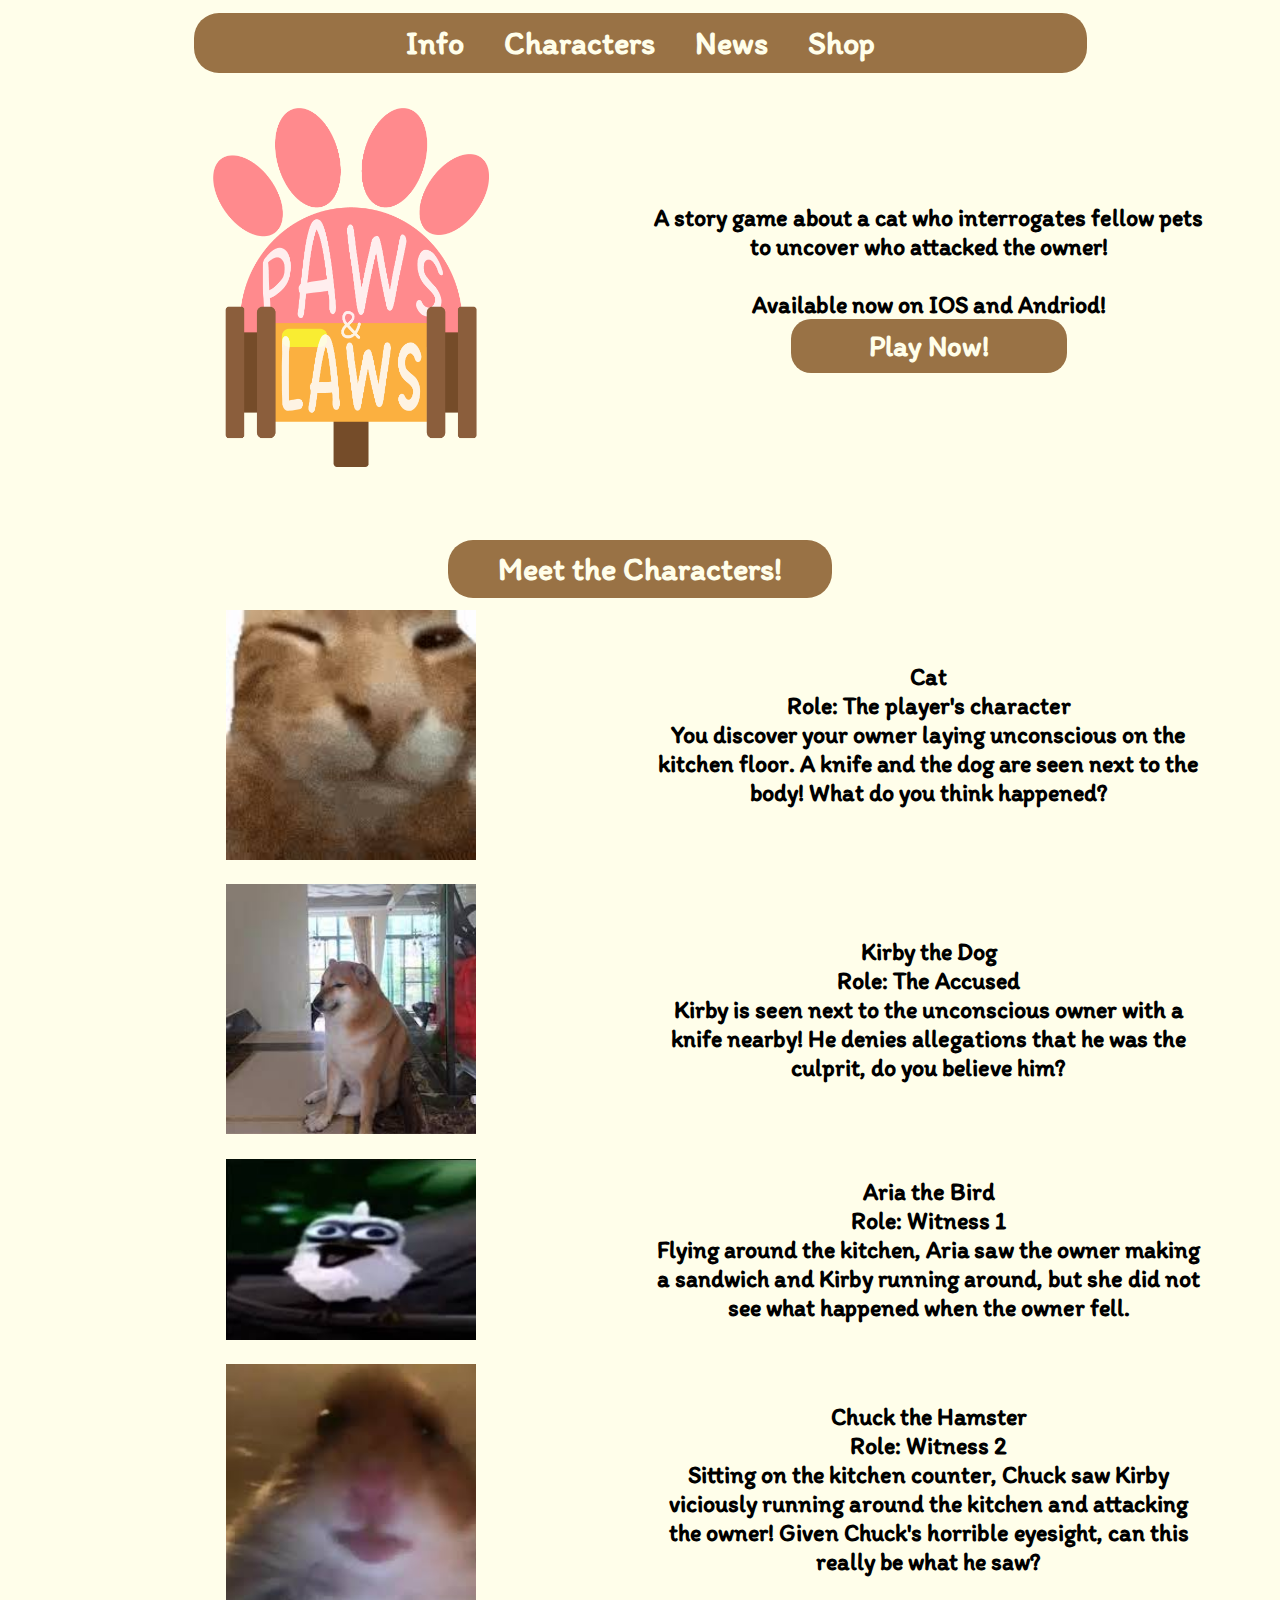
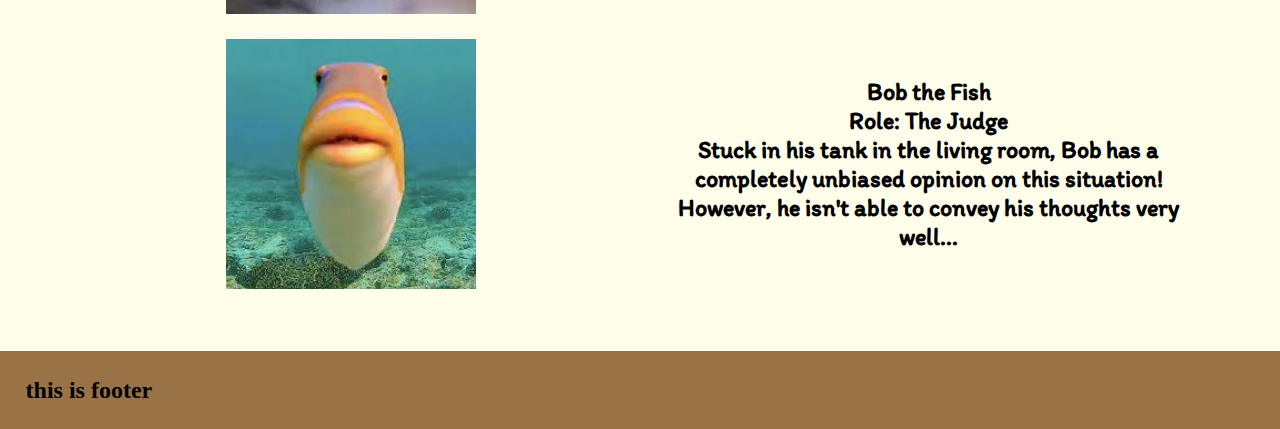
==== index.html @ 5bfb130b "Character section draft" ====
<!DOCTYPE html>
<html>
    <head>
        <title>Paws&Laws</title>
        <link rel="stylesheet" href="style.css" type="text/css">
        <script src="script.js"></script>
        <meta name="viewport" content="width=device-width, initial-scale=1.0">
    </head>
    <header>
        <nav>
            <button><h1>Info</h1></button>
            <button><h1>Characters</h1></button>
            <button><h1>News</h1></button>
            <button><h1>Shop</h1></button>
        </nav>
    </header>
    <body>
        <section id="info">
            <div class="flexContainer">
                <div class="flexItem">
                    <img src="images/Paws&laws_Logo.png" alt="logo" width="50%" class="centered">
                </div>
                <div class="flexItem">
                    <h2>A story game about a cat who interrogates fellow pets to uncover who attacked the owner!<br><br></h2>
                    <h2>Available now on IOS and Andriod!</h2>
                    <button onClick="window.open('https://www.figma.com/proto/9qJ4XWOiqCB8Wmha0VQuKh/AD_Paws%26Laws_Prototype?type=design&node-id=43-2&t=bdJiKC8Aa415l5HH-0&scaling=scale-down&page-id=0%3A1&starting-point-node-id=43%3A2','_blank')" id="download"><h1>Play Now!</h1></button>
                </div>
            </div>
        </section>

        <section id="characters">
            <h1 class="title">Meet the Characters!</h1>
            <div class="flexContainer">
                <div class="flexItem">
                    <img src="[data-uri]" alt="catImg" width="250px" class="centered">
                </div>
                <div class="flexItem">
                    <h2>Cat</h2>
                    <h2>Role: The player's character</h2>
                    <h2>You discover your owner laying unconscious on the kitchen floor. A knife and the dog are seen next to the body! What do you think happened?</h2>
                </div>
                <div class="flexItem">
                    <img src="[data-uri]" alt="dogImg" width="250px" class="centered">
                </div>
                <div class="flexItem">
                    <h2>Kirby the Dog</h2>
                    <h2>Role: The Accused</h2>
                    <h2>Kirby is seen next to the unconscious owner with a knife nearby! He denies allegations that he was the culprit, do you believe him?</h2>
                </div>
                <div class="flexItem">
                    <img src="[data-uri] " alt="birdImg" width="250px" class="centered">
                </div>
                <div class="flexItem">
                    <h2>Aria the Bird</h2>
                    <h2>Role: Witness 1</h2>
                    <h2>Flying around the kitchen, Aria saw the owner making a sandwich and Kirby running around, but she did not see what happened when the owner fell.</h2>
                </div>
                <div class="flexItem">
                    <img src="[data-uri]" alt="hamsterImg" width="250px" class="centered">
                </div>
                <div class="flexItem">
                    <h2>Chuck the Hamster</h2>
                    <h2>Role: Witness 2</h2>
                    <h2>Sitting on the kitchen counter, Chuck saw Kirby viciously running around the kitchen and attacking the owner! Given Chuck's horrible eyesight, can this really be what he saw?</h2>
                </div>
                <div class="flexItem">
                    <img src="[data-uri]" alt="fishImg" width="250px" class="centered">
                </div>
                <div class="flexItem">
                    <h2>Bob the Fish</h2>
                    <h2>Role: The Judge</h2>
                    <h2>Stuck in his tank in the living room, Bob has a completely unbiased opinion on this situation! However, he isn't able to convey his thoughts very well...</h2>
                </div>
            </div>
        </section>
    </body>
    <footer>
        <h2>this is footer</h2>
    </footer>
</html>
---- style.css ----
@import url('https://fonts.googleapis.com/css2?family=Itim&display=swap');

* {
    margin: 0;
}
html {
    background-color: #FFFEEA;
}

nav {
    background-color: #997245;
    border-radius: 25px;
    display: flex;
    justify-content: space-around;
    justify-self: center;
    padding-top: 10px;
    padding-bottom: 10px;
    padding-left: 15%;
    padding-right: 15%;
    margin: 1%;
}


button {
    border: 0;
    font-family: 'Itim', cursive;
    font-size: 100%;
    color: #FFFEEA;
    background-color: transparent;
    border-radius: 20px;
    padding-left: 20px;
    padding-right: 20px;
}
button:hover, #download:hover {
    background-color: #70502a;
}

section {
    padding-top: 10px;
    padding-bottom: 50px;
}

.flexContainer {
    padding-left: 2%;
    padding-right: 2%;
    display: flex;
    justify-content: center;
    flex-wrap: wrap;
}
.flexItem {
    padding: 1%;
    flex-basis: 45%;
    display: flex;
    flex-direction: column;
    justify-content: center;
    font-family: 'Itim', cursive;
    text-align: center;
}

#download {
    border: 0;
    font-family: 'Itim', cursive;
    font-size: 90%;
    margin-left: 25%;
    margin-right: 25%;
    padding-top: 10px;
    padding-bottom: 10px;
    color: #FFFEEA;
    background-color: #997245;
}

.centered {
    display: block;
    margin-left: auto;
    margin-right: auto;
}

.title {
    display: flex;
    justify-content: center;
    font-family: 'Itim', cursive;
    color: #FFFEEA;
    background-color: #997245;
    border-radius: 25px;
    padding-top: 10px;
    padding-bottom: 10px;
    margin-left: 35%;
    margin-right: 35%;
}

footer {
    background-color: #997245;
    padding: 2%;
}

@media (max-width: 500px){
    .flexItem{
        flex: 1 90%;
        flex-grow: inherit;
    }
}
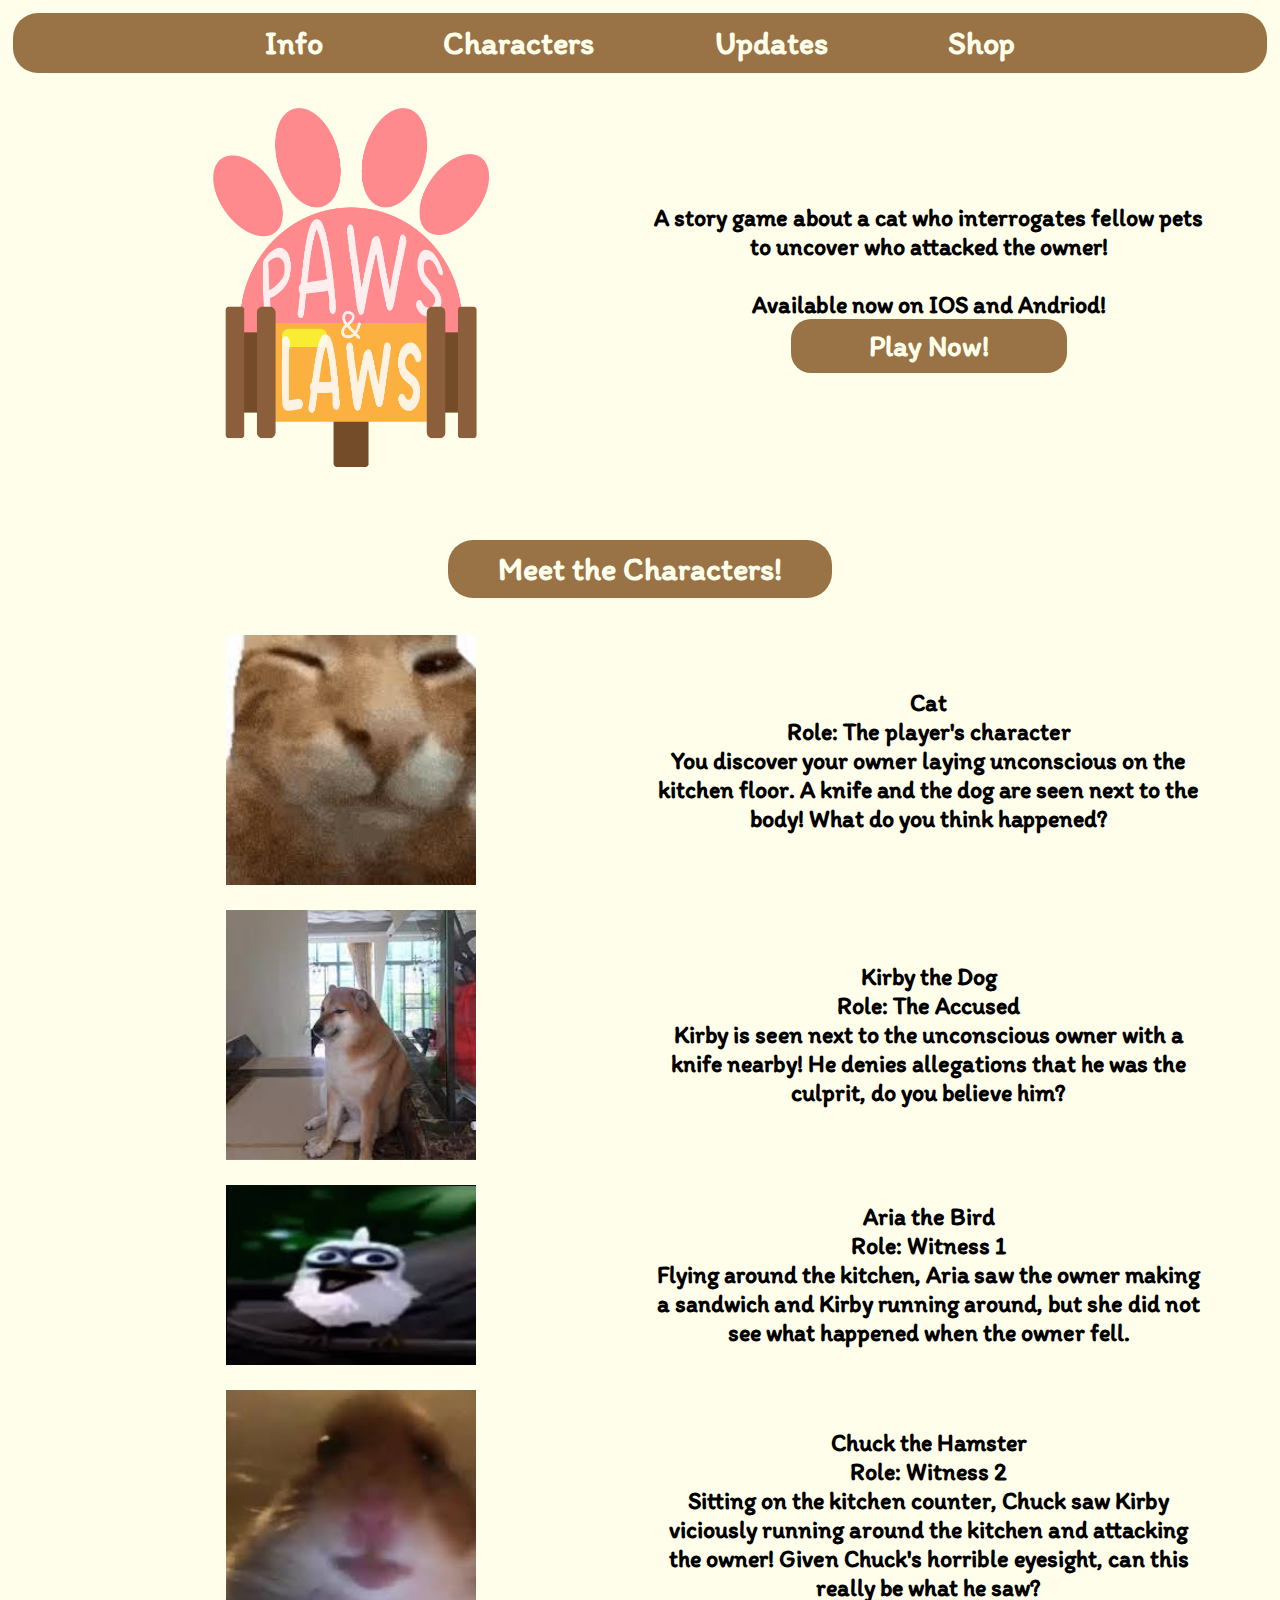
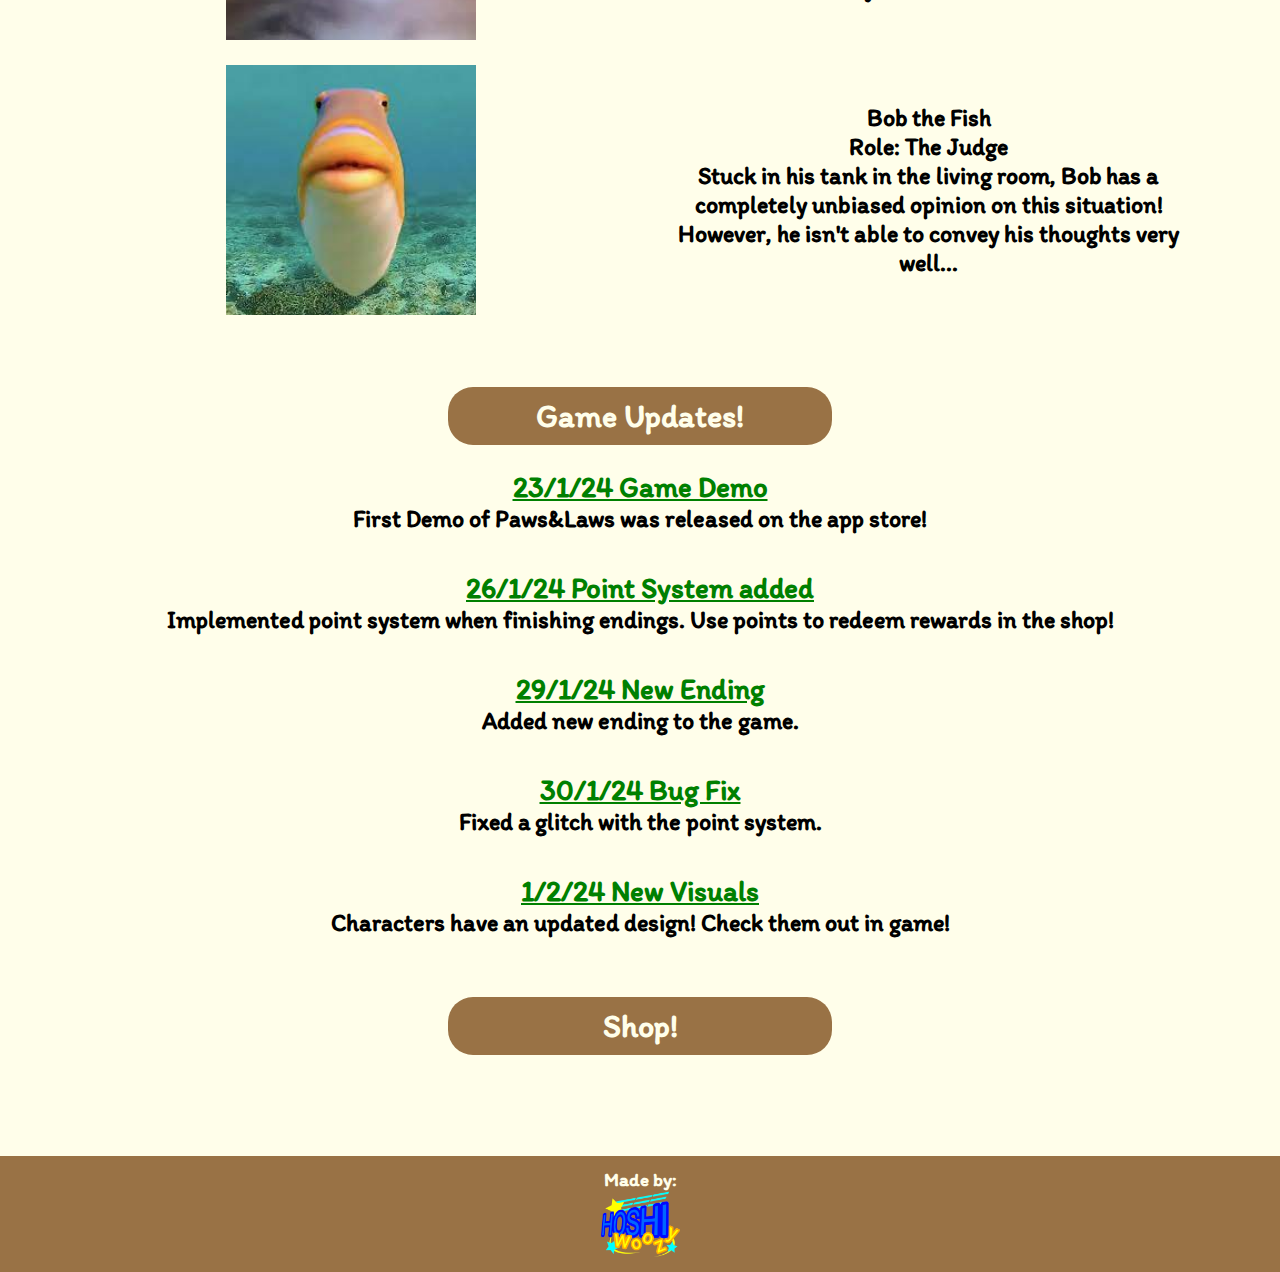
==== commit 72626e89: "Updates Section + Scroll Function" ====
--- a/index.html
+++ b/index.html
@@ -8,10 +8,10 @@
     </head>
     <header>
         <nav>
-            <button><h1>Info</h1></button>
-            <button><h1>Characters</h1></button>
-            <button><h1>News</h1></button>
-            <button><h1>Shop</h1></button>
+            <button onClick="navFunction1()"><h1>Info</h1></button>
+            <button onClick="navFunction2()"><h1>Characters</h1></button>
+            <button onClick="navFunction3()"><h1>Updates</h1></button>
+            <button onClick="navFunction4()"><h1>Shop</h1></button>
         </nav>
     </header>
     <body>
@@ -73,8 +73,37 @@
                 </div>
             </div>
         </section>
+
+        <section id="updates">
+            <h1 class="title">Game Updates!</h1>
+            <div class="updateSection">
+                <h1><u>23/1/24 Game Demo</u></h1>
+                <h2>First Demo of Paws&Laws was released on the app store!</h2><br><br>
+                <h1><u>26/1/24 Point System added</u></h1>
+                <h2>Implemented point system when finishing endings. Use points to redeem rewards in the shop!</h2><br><br>
+                <h1><u>29/1/24 New Ending</u></h1>
+                <h2>Added new ending to the game.</h2><br><br>
+                <h1><u>30/1/24 Bug Fix</u></h1>
+                <h2>Fixed a glitch with the point system.</h2><br><br>
+                <h1><u>1/2/24 New Visuals</u></h1>
+                <h2>Characters have an updated design! Check them out in game!</h2>
+            </div>
+        </section>
+
+        <section id="shop">
+            <h1 class="title">Shop!</h1>
+            <div class="flexContainer">
+                <div class="flexItem">
+                    
+                </div>
+                <div class="flexItem">
+                    
+                </div>
+            </div>
+        </section>
     </body>
     <footer>
-        <h2>this is footer</h2>
+        <h2>Made by:</h2>
+        <img src="images/teamLogo.png" width="7%">
     </footer>
 </html>--- a/style.css
+++ b/style.css
@@ -12,7 +12,7 @@
     border-radius: 25px;
     display: flex;
     justify-content: space-around;
-    justify-self: center;
+    flex-shrink: 80%;
     padding-top: 10px;
     padding-bottom: 10px;
     padding-left: 15%;
@@ -76,8 +76,7 @@
 }
 
 .title {
-    display: flex;
-    justify-content: center;
+    text-align: center;
     font-family: 'Itim', cursive;
     color: #FFFEEA;
     background-color: #997245;
@@ -86,16 +85,30 @@
     padding-bottom: 10px;
     margin-left: 35%;
     margin-right: 35%;
+    margin-bottom: 2%;
+}
+
+.updateSection {
+    font-family: 'Itim', cursive;
+    text-align: center;
+    h1{
+        color: green;
+        font-size: 180%;
+    }
 }
 
 footer {
     background-color: #997245;
-    padding: 2%;
+    padding: 1%;
+    font-family: 'Itim', cursive;
+    color: #FFFEEA;
+    font-size: 80%;
+    text-align: center;
 }
 
 @media (max-width: 500px){
     .flexItem{
-        flex: 1 90%;
+        flex: 1 150%;
         flex-grow: inherit;
     }
 }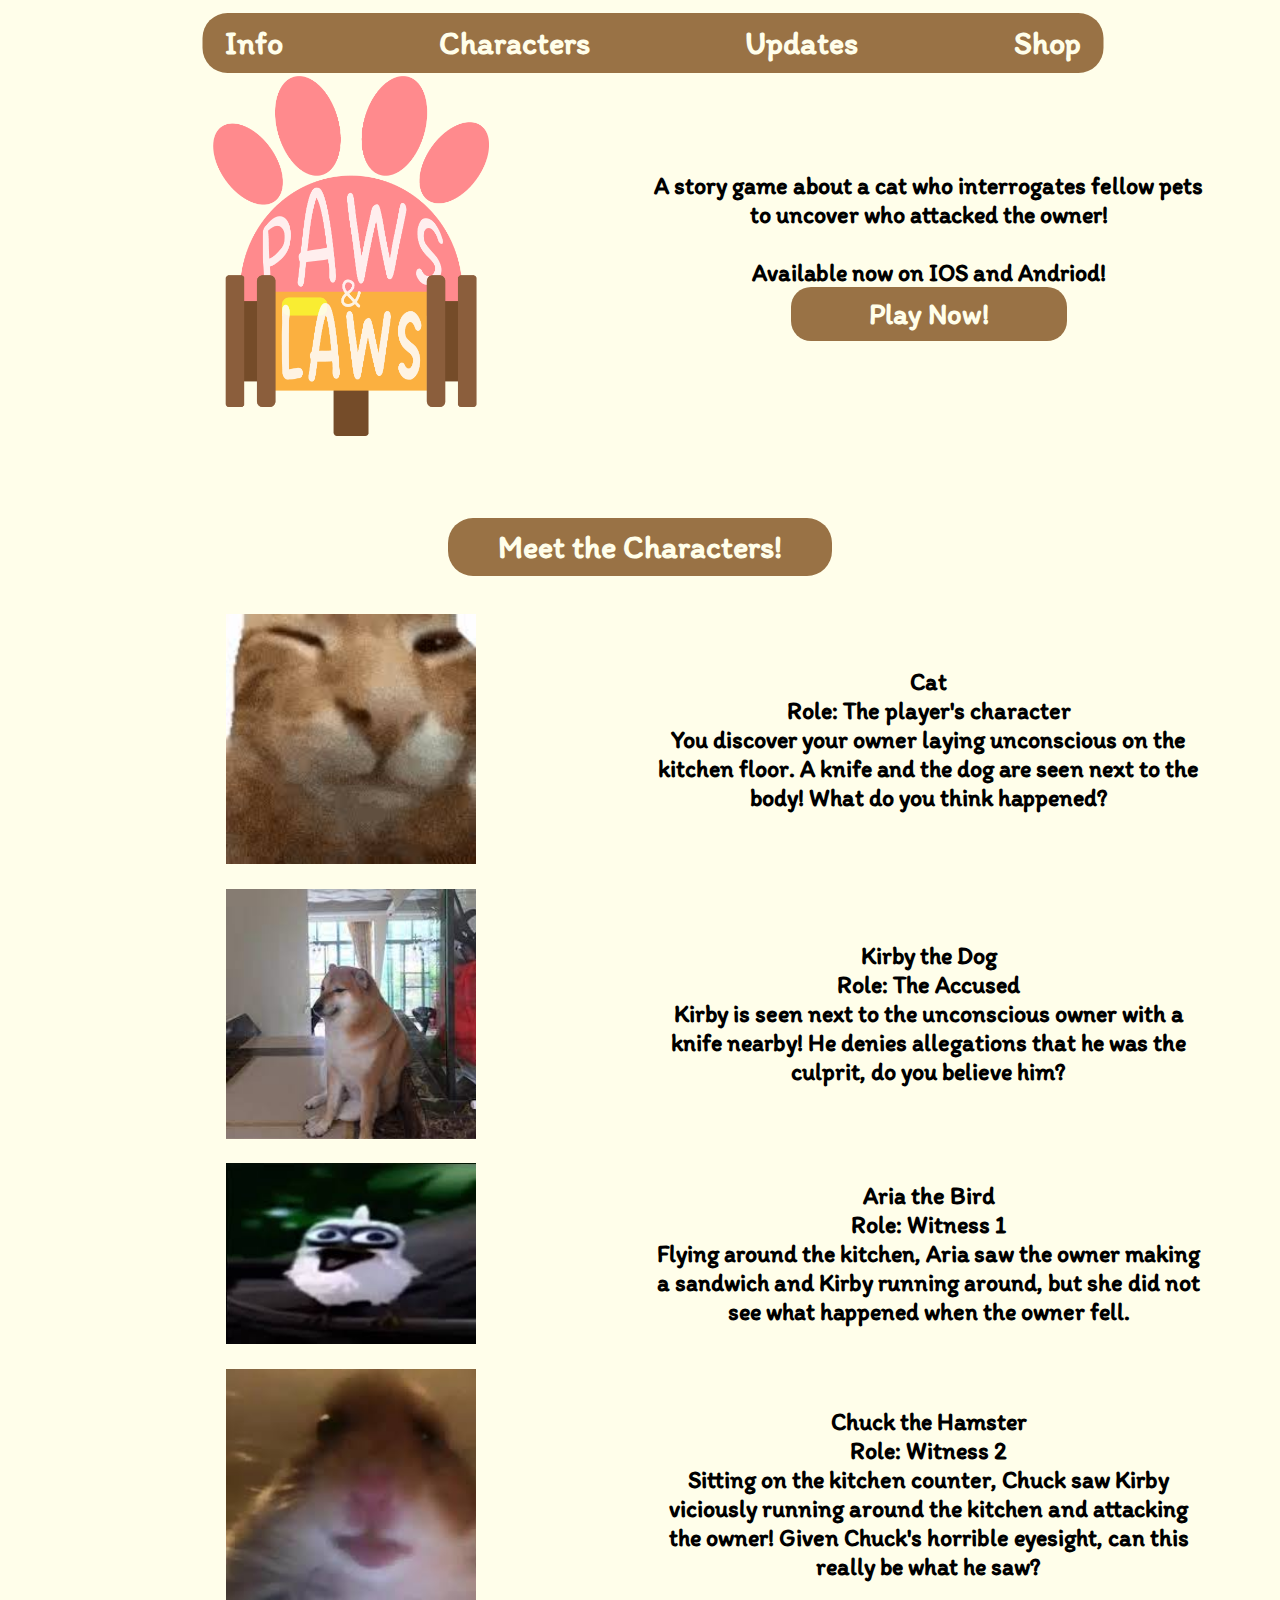
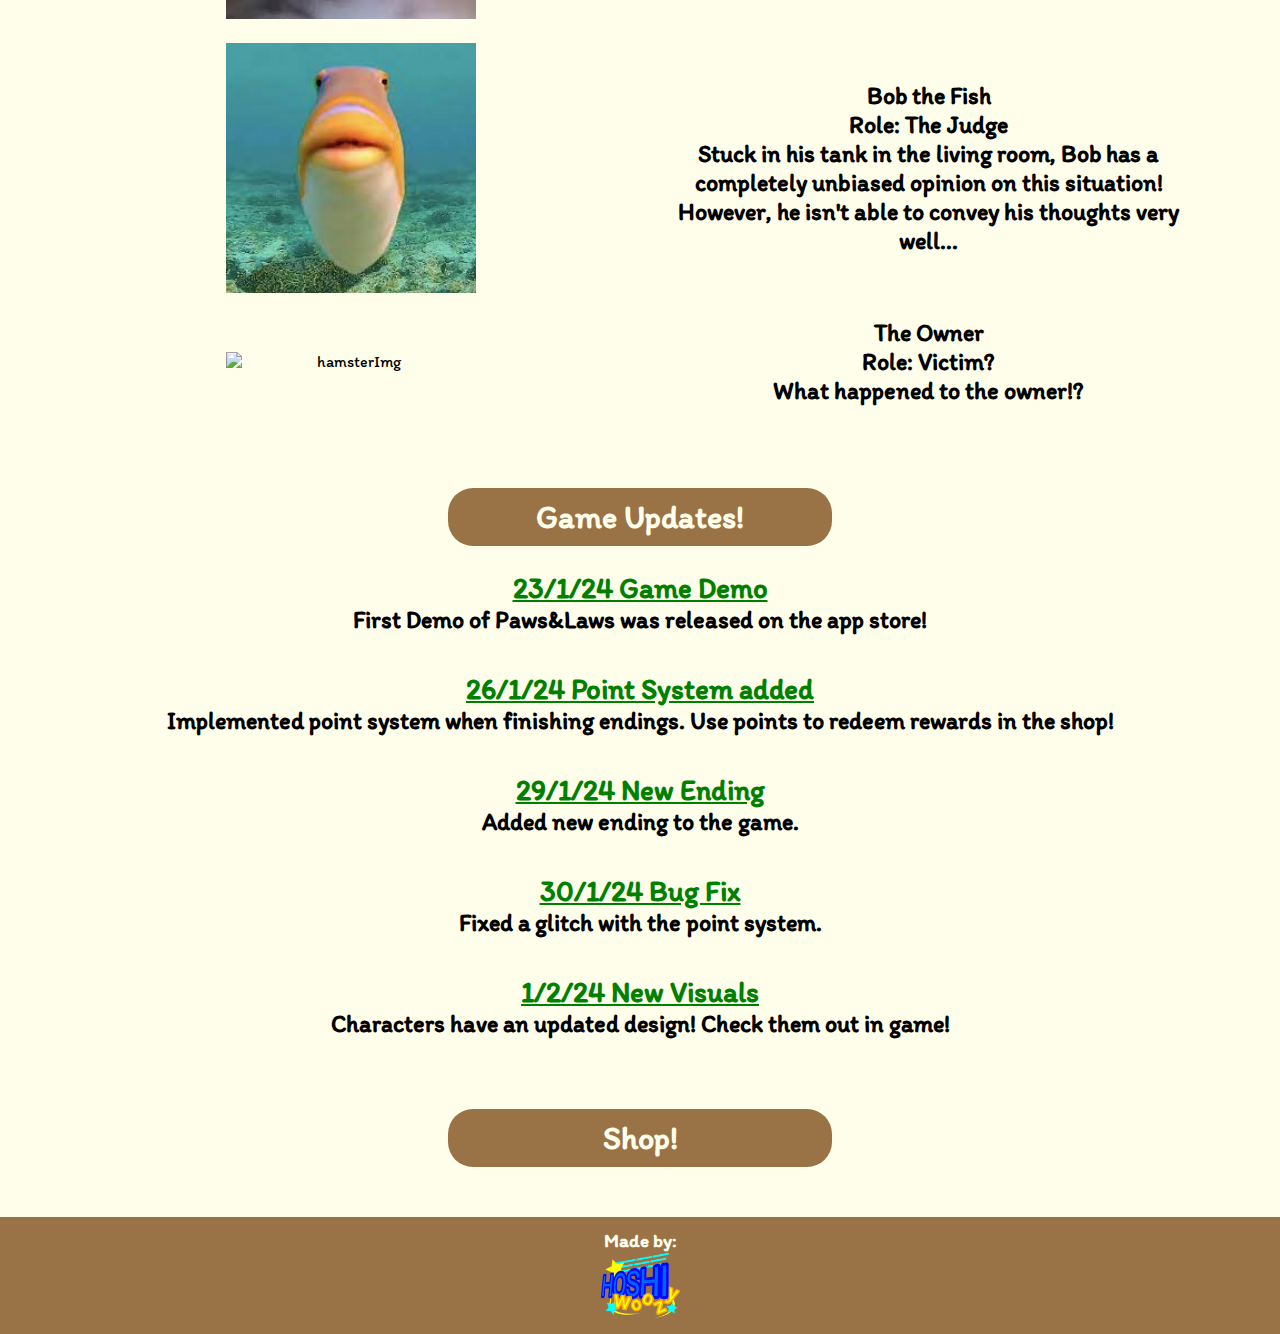
==== commit d8856ea5: "Animations Added" ====
--- a/index.html
+++ b/index.html
@@ -32,7 +32,7 @@
             <h1 class="title">Meet the Characters!</h1>
             <div class="flexContainer">
                 <div class="flexItem">
-                    <img src="[data-uri]" alt="catImg" width="250px" class="centered">
+                    <img src="[data-uri]" alt="catImg" width="250px" class="centered zoom">
                 </div>
                 <div class="flexItem">
                     <h2>Cat</h2>
@@ -40,7 +40,7 @@
                     <h2>You discover your owner laying unconscious on the kitchen floor. A knife and the dog are seen next to the body! What do you think happened?</h2>
                 </div>
                 <div class="flexItem">
-                    <img src="[data-uri]" alt="dogImg" width="250px" class="centered">
+                    <img src="[data-uri]" alt="dogImg" width="250px" class="centered zoom">
                 </div>
                 <div class="flexItem">
                     <h2>Kirby the Dog</h2>
@@ -48,7 +48,7 @@
                     <h2>Kirby is seen next to the unconscious owner with a knife nearby! He denies allegations that he was the culprit, do you believe him?</h2>
                 </div>
                 <div class="flexItem">
-                    <img src="[data-uri] " alt="birdImg" width="250px" class="centered">
+                    <img src="[data-uri] " alt="birdImg" width="250px" class="centered zoom">
                 </div>
                 <div class="flexItem">
                     <h2>Aria the Bird</h2>
@@ -56,7 +56,7 @@
                     <h2>Flying around the kitchen, Aria saw the owner making a sandwich and Kirby running around, but she did not see what happened when the owner fell.</h2>
                 </div>
                 <div class="flexItem">
-                    <img src="[data-uri]" alt="hamsterImg" width="250px" class="centered">
+                    <img src="[data-uri]" alt="hamsterImg" width="250px" class="centered zoom">
                 </div>
                 <div class="flexItem">
                     <h2>Chuck the Hamster</h2>
@@ -64,12 +64,20 @@
                     <h2>Sitting on the kitchen counter, Chuck saw Kirby viciously running around the kitchen and attacking the owner! Given Chuck's horrible eyesight, can this really be what he saw?</h2>
                 </div>
                 <div class="flexItem">
-                    <img src="[data-uri]" alt="fishImg" width="250px" class="centered">
+                    <img src="[data-uri]" alt="fishImg" width="250px" class="centered zoom">
                 </div>
                 <div class="flexItem">
                     <h2>Bob the Fish</h2>
                     <h2>Role: The Judge</h2>
                     <h2>Stuck in his tank in the living room, Bob has a completely unbiased opinion on this situation! However, he isn't able to convey his thoughts very well...</h2>
+                </div>
+                <div class="flexItem">
+                    <img src="https://i.redd.it/cyknzos0ptoa1.png" alt="hamsterImg" width="250px" class="centered zoom">
+                </div>
+                <div class="flexItem">
+                    <h2>The Owner</h2>
+                    <h2>Role: Victim?</h2>
+                    <h2>What happened to the owner!?</h2>
                 </div>
             </div>
         </section>
--- a/style.css
+++ b/style.css
@@ -11,13 +11,16 @@
     background-color: #997245;
     border-radius: 25px;
     display: flex;
-    justify-content: space-around;
+    justify-content: center;
     flex-shrink: 80%;
     padding-top: 10px;
     padding-bottom: 10px;
-    padding-left: 15%;
-    padding-right: 15%;
+    padding-left: 20%;
+    padding-right: 20%;
     margin: 1%;
+    position: fixed;
+    left: 50%;
+    transform: translate(-50%);
 }
 
 
@@ -28,16 +31,25 @@
     color: #FFFEEA;
     background-color: transparent;
     border-radius: 20px;
-    padding-left: 20px;
-    padding-right: 20px;
+    padding-left: 10%;
+    padding-right: 10%;
+    margin-left: 10%;
+    margin-right: 10%;
 }
 button:hover, #download:hover {
     background-color: #70502a;
 }
 
 section {
-    padding-top: 10px;
-    padding-bottom: 50px;
+    padding-top: 5.5%;
+}
+
+#charaScroll {
+    padding-bottom: 10%;
+}
+
+#info {
+    padding-top: 5%;
 }
 
 .flexContainer {
@@ -73,6 +85,13 @@
     display: block;
     margin-left: auto;
     margin-right: auto;
+}
+
+.zoom{
+    transition: transform .2s;
+}
+.zoom:hover{
+    transform: scale(1.2);
 }
 
 .title {
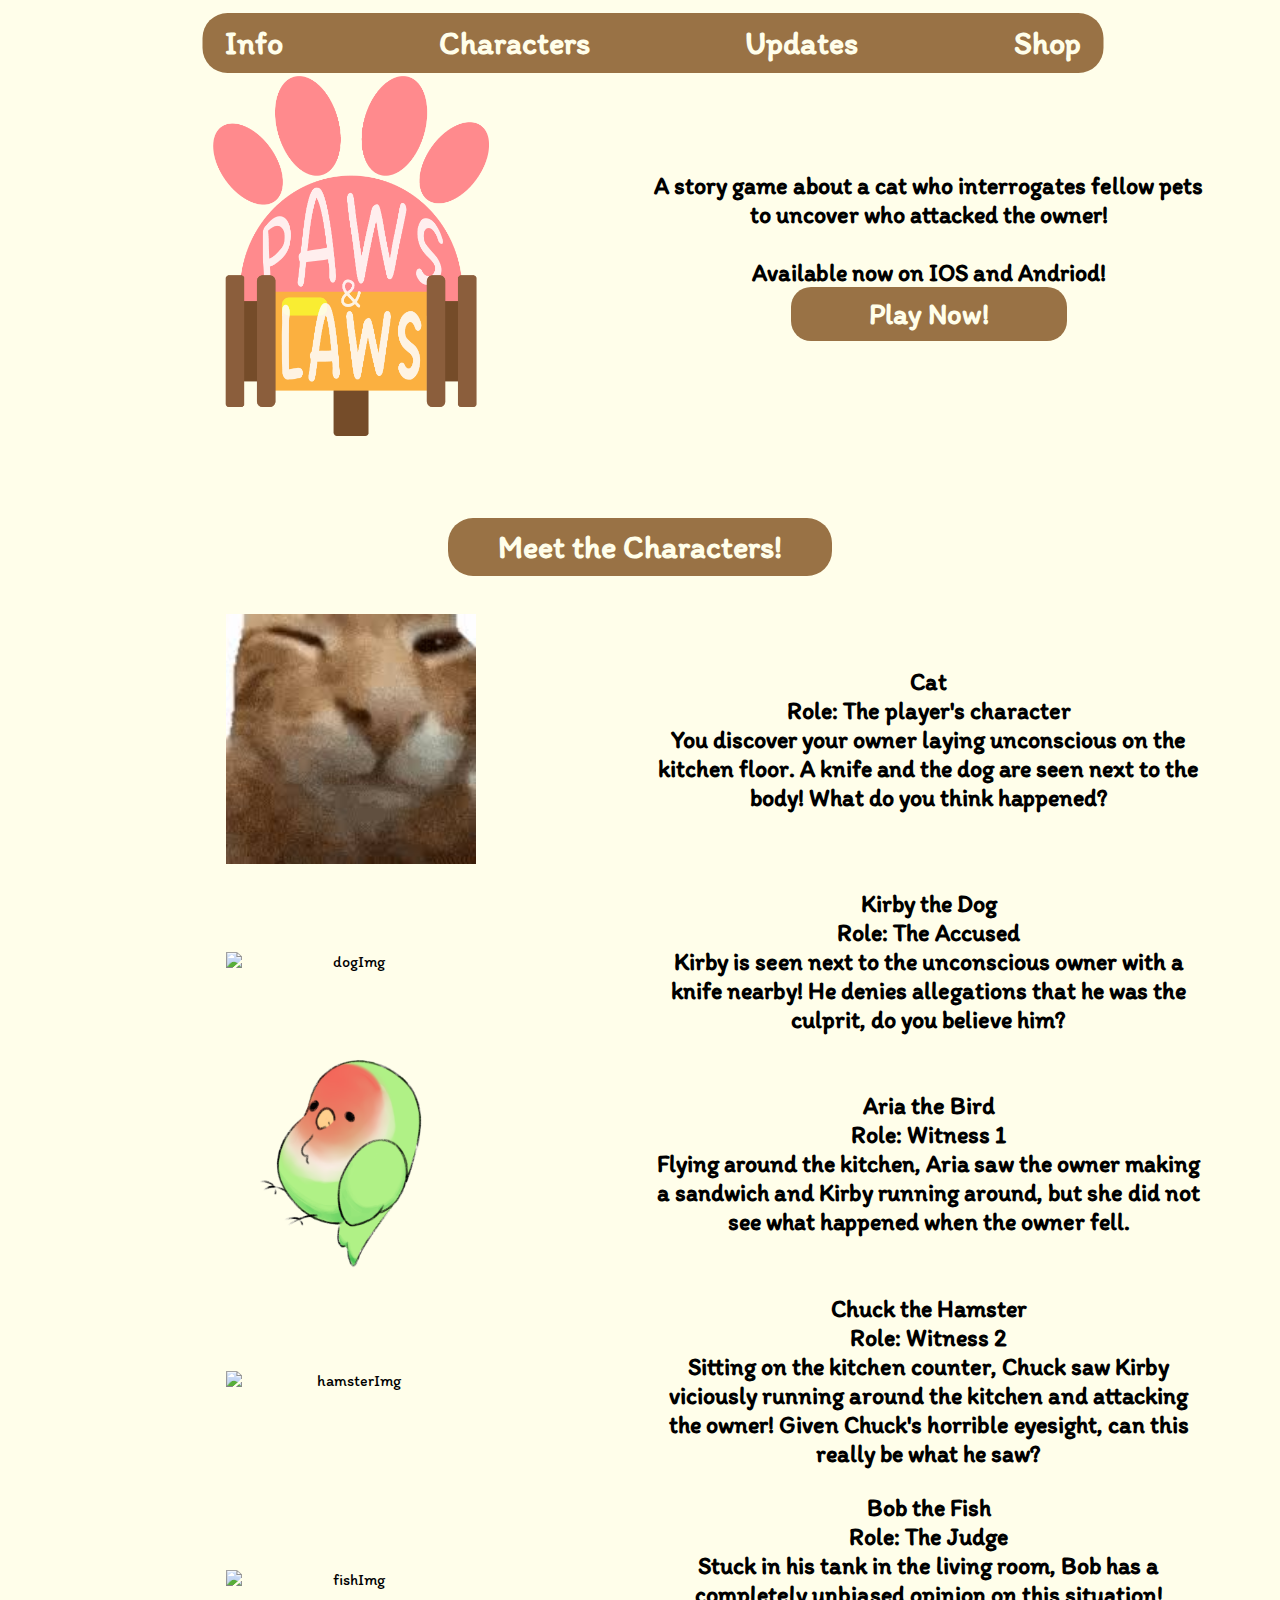
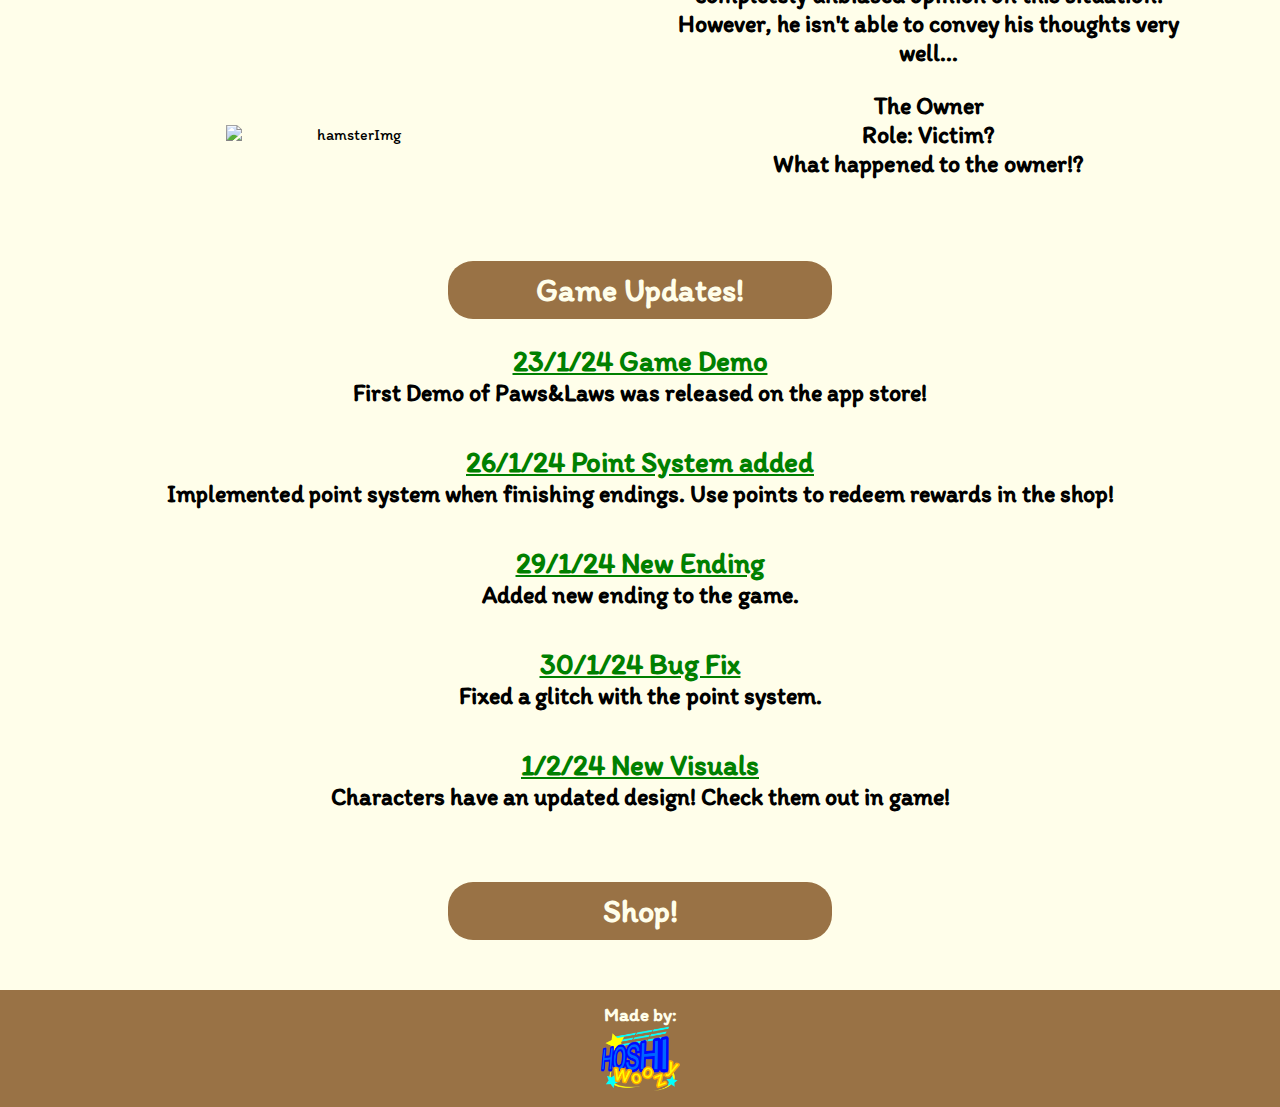
==== commit c520bd9b: "Bird Image" ====
--- a/index.html
+++ b/index.html
@@ -40,7 +40,7 @@
                     <h2>You discover your owner laying unconscious on the kitchen floor. A knife and the dog are seen next to the body! What do you think happened?</h2>
                 </div>
                 <div class="flexItem">
-                    <img src="[data-uri]" alt="dogImg" width="250px" class="centered zoom">
+                    <img src="images/Dog.png" alt="dogImg" width="250px" class="centered zoom">
                 </div>
                 <div class="flexItem">
                     <h2>Kirby the Dog</h2>
@@ -48,7 +48,7 @@
                     <h2>Kirby is seen next to the unconscious owner with a knife nearby! He denies allegations that he was the culprit, do you believe him?</h2>
                 </div>
                 <div class="flexItem">
-                    <img src="[data-uri] " alt="birdImg" width="250px" class="centered zoom">
+                    <img src="images/Bird.png" alt="birdImg" width="250px" class="centered zoom">
                 </div>
                 <div class="flexItem">
                     <h2>Aria the Bird</h2>
@@ -56,7 +56,7 @@
                     <h2>Flying around the kitchen, Aria saw the owner making a sandwich and Kirby running around, but she did not see what happened when the owner fell.</h2>
                 </div>
                 <div class="flexItem">
-                    <img src="[data-uri]" alt="hamsterImg" width="250px" class="centered zoom">
+                    <img src="images/Hamster.png" alt="hamsterImg" width="250px" class="centered zoom">
                 </div>
                 <div class="flexItem">
                     <h2>Chuck the Hamster</h2>
@@ -64,7 +64,7 @@
                     <h2>Sitting on the kitchen counter, Chuck saw Kirby viciously running around the kitchen and attacking the owner! Given Chuck's horrible eyesight, can this really be what he saw?</h2>
                 </div>
                 <div class="flexItem">
-                    <img src="[data-uri]" alt="fishImg" width="250px" class="centered zoom">
+                    <img src="images/Fish.png" alt="fishImg" width="250px" class="centered zoom">
                 </div>
                 <div class="flexItem">
                     <h2>Bob the Fish</h2>
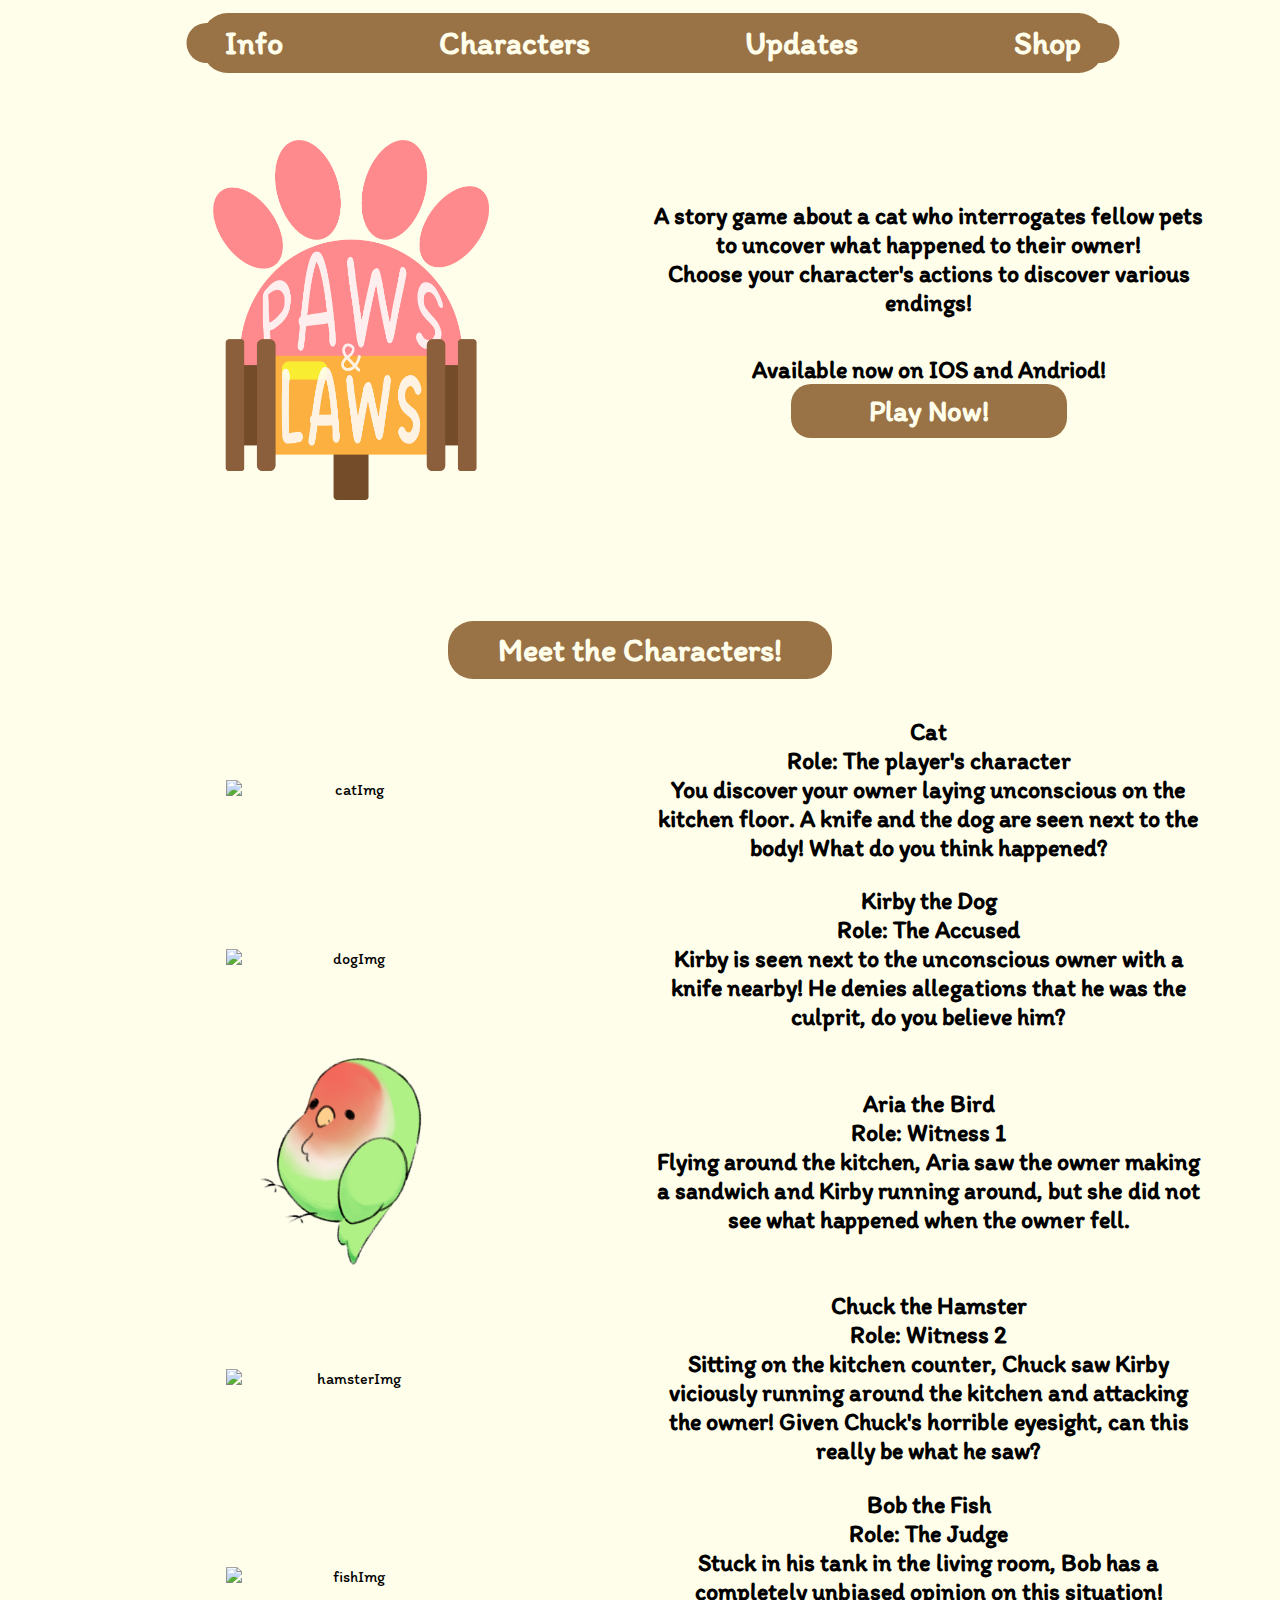
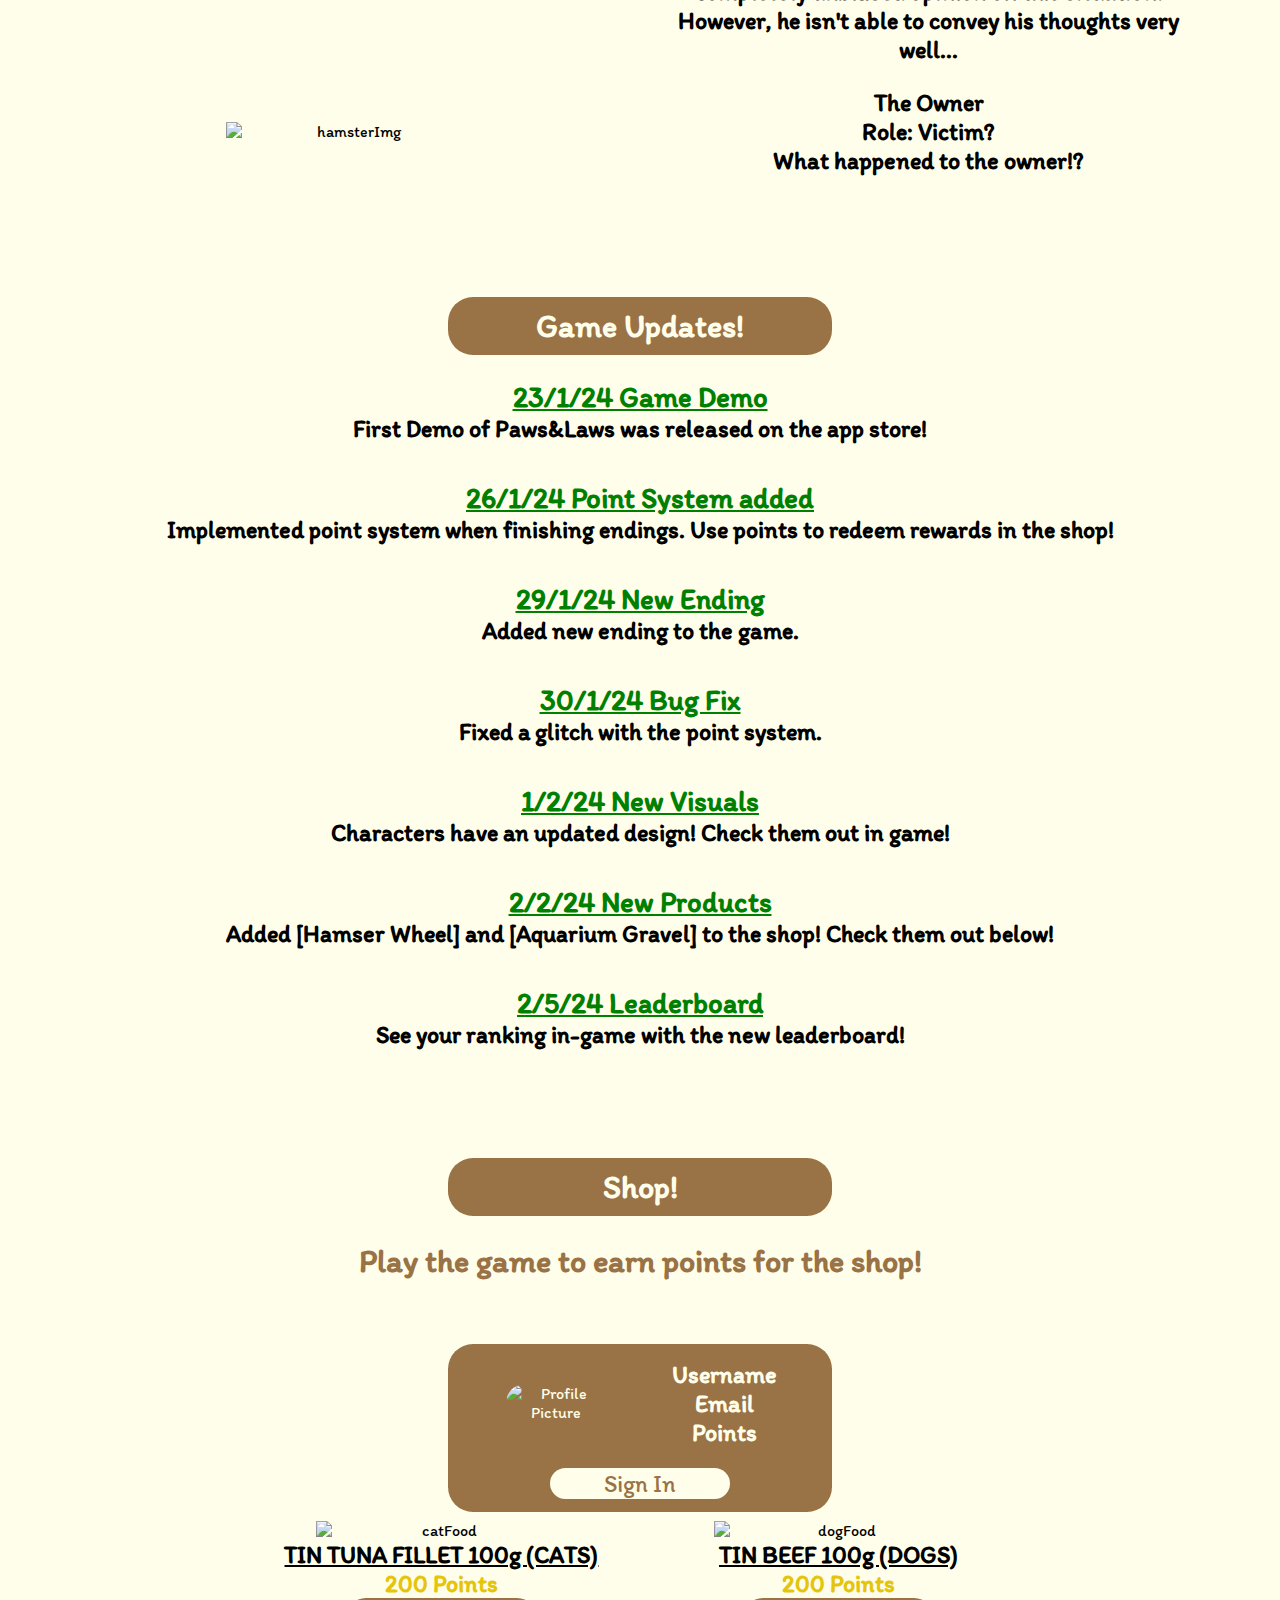
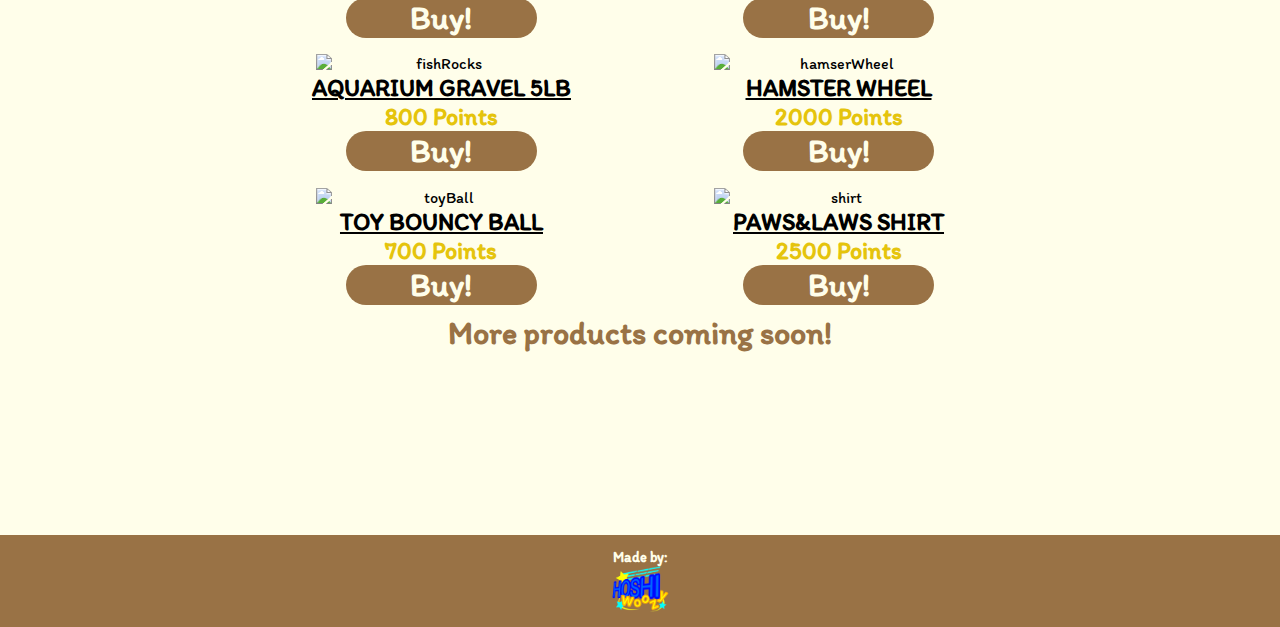
==== commit 1c494adc: "API added" ====
--- a/index.html
+++ b/index.html
@@ -2,9 +2,12 @@
 <html>
     <head>
         <title>Paws&Laws</title>
+        <meta charset="utf-8">
+        <meta name="viewport" content="width=device-width, initial-scale=1.0">
+        <link rel="icon" href="images/Dog.png">
         <link rel="stylesheet" href="style.css" type="text/css">
         <script src="script.js"></script>
-        <meta name="viewport" content="width=device-width, initial-scale=1.0">
+        <script src="https://cdnjs.cloudflare.com/ajax/libs/jquery/3.5.1/jquery.min.js"></script>
     </head>
     <header>
         <nav>
@@ -21,8 +24,9 @@
                     <img src="images/Paws&laws_Logo.png" alt="logo" width="50%" class="centered">
                 </div>
                 <div class="flexItem">
-                    <h2>A story game about a cat who interrogates fellow pets to uncover who attacked the owner!<br><br></h2>
-                    <h2>Available now on IOS and Andriod!</h2>
+                    <h2>A story game about a cat who interrogates fellow pets to uncover what happened to their owner!</h2>
+                    <h2>Choose your character's actions to discover various endings!</h2>
+                    <br><br><h2>Available now on IOS and Andriod!</h2>
                     <button onClick="window.open('https://www.figma.com/proto/9qJ4XWOiqCB8Wmha0VQuKh/AD_Paws%26Laws_Prototype?type=design&node-id=43-2&t=bdJiKC8Aa415l5HH-0&scaling=scale-down&page-id=0%3A1&starting-point-node-id=43%3A2','_blank')" id="download"><h1>Play Now!</h1></button>
                 </div>
             </div>
@@ -30,15 +34,18 @@
 
         <section id="characters">
             <h1 class="title">Meet the Characters!</h1>
+
             <div class="flexContainer">
+
                 <div class="flexItem">
-                    <img src="[data-uri]" alt="catImg" width="250px" class="centered zoom">
+                    <img src="images/Cat.png" alt="catImg" width="250px" class="centered zoom">
                 </div>
                 <div class="flexItem">
                     <h2>Cat</h2>
                     <h2>Role: The player's character</h2>
                     <h2>You discover your owner laying unconscious on the kitchen floor. A knife and the dog are seen next to the body! What do you think happened?</h2>
                 </div>
+
                 <div class="flexItem">
                     <img src="images/Dog.png" alt="dogImg" width="250px" class="centered zoom">
                 </div>
@@ -47,6 +54,7 @@
                     <h2>Role: The Accused</h2>
                     <h2>Kirby is seen next to the unconscious owner with a knife nearby! He denies allegations that he was the culprit, do you believe him?</h2>
                 </div>
+
                 <div class="flexItem">
                     <img src="images/Bird.png" alt="birdImg" width="250px" class="centered zoom">
                 </div>
@@ -55,6 +63,7 @@
                     <h2>Role: Witness 1</h2>
                     <h2>Flying around the kitchen, Aria saw the owner making a sandwich and Kirby running around, but she did not see what happened when the owner fell.</h2>
                 </div>
+
                 <div class="flexItem">
                     <img src="images/Hamster.png" alt="hamsterImg" width="250px" class="centered zoom">
                 </div>
@@ -63,6 +72,7 @@
                     <h2>Role: Witness 2</h2>
                     <h2>Sitting on the kitchen counter, Chuck saw Kirby viciously running around the kitchen and attacking the owner! Given Chuck's horrible eyesight, can this really be what he saw?</h2>
                 </div>
+
                 <div class="flexItem">
                     <img src="images/Fish.png" alt="fishImg" width="250px" class="centered zoom">
                 </div>
@@ -71,6 +81,7 @@
                     <h2>Role: The Judge</h2>
                     <h2>Stuck in his tank in the living room, Bob has a completely unbiased opinion on this situation! However, he isn't able to convey his thoughts very well...</h2>
                 </div>
+
                 <div class="flexItem">
                     <img src="https://i.redd.it/cyknzos0ptoa1.png" alt="hamsterImg" width="250px" class="centered zoom">
                 </div>
@@ -80,10 +91,12 @@
                     <h2>What happened to the owner!?</h2>
                 </div>
             </div>
+
         </section>
 
         <section id="updates">
             <h1 class="title">Game Updates!</h1>
+
             <div class="updateSection">
                 <h1><u>23/1/24 Game Demo</u></h1>
                 <h2>First Demo of Paws&Laws was released on the app store!</h2><br><br>
@@ -94,24 +107,74 @@
                 <h1><u>30/1/24 Bug Fix</u></h1>
                 <h2>Fixed a glitch with the point system.</h2><br><br>
                 <h1><u>1/2/24 New Visuals</u></h1>
-                <h2>Characters have an updated design! Check them out in game!</h2>
+                <h2>Characters have an updated design! Check them out in game!</h2><br><br>
+                <h1><u>2/2/24 New Products</u></h1>
+                <h2>Added [Hamser Wheel] and [Aquarium Gravel] to the shop! Check them out below!</h2><br><br>
+                <h1><u>2/5/24 Leaderboard</u></h1>
+                <h2>See your ranking in-game with the new leaderboard!</h2>
             </div>
+
         </section>
 
         <section id="shop">
             <h1 class="title">Shop!</h1>
-            <div class="flexContainer">
+            <h1 id="shopHeader">Play the game to earn points for the shop!</h1>
+
+            <div id="accountProfile" class="flexContainer">
                 <div class="flexItem">
-                    
+                    <img id="avatar" src="https://www.printasia.in/media/personalized/resized/500//r/o/round-wht_1.png" alt="Profile Picture" class="centered">
                 </div>
                 <div class="flexItem">
-                    
+                    <h2 id="username">Username</h2>
+                    <h2 id="email">Email</h2>
+                    <h2 id="points">Points</h2>
                 </div>
+                <button id="signIn">Sign In</button>
+            </div>
+
+            <div id="shopContainer" class="flexContainer">
+                <div class="flexItem">
+                    <img src="images/Cat_Food.png" alt="catFood" width="250px" class="centered">
+                    <h2><u>TIN TUNA FILLET 100g (CATS)</u></h2>
+                    <h2 class="price">200 Points</h2>
+                    <button id="buyButton"><h1>Buy!</h1></button>
+                </div>
+                <div class="flexItem">
+                    <img src="images/Dog_Food.png" alt="dogFood" width="250px" class="centered">
+                    <h2><u>TIN BEEF 100g (DOGS)</u></h2>
+                    <h2 class="price">200 Points</h2>
+                    <button id="buyButton"><h1>Buy!</h1></button>
+                </div>
+                <div class="flexItem">
+                    <img src="images/Fish_Rocks.png" alt="fishRocks" width="250px" class="centered">
+                    <h2><u>AQUARIUM GRAVEL 5LB</u></h2>
+                    <h2 class="price"> 800 Points</h2>
+                    <button id="buyButton"><h1>Buy!</h1></button>
+                </div>
+                <div class="flexItem">
+                    <img src="images/Hamster_Wheel.png" alt="hamserWheel" width="250px" class="centered">
+                    <h2><u>HAMSTER WHEEL</u></h2>
+                    <h2 class="price">2000 Points</h2>
+                    <button id="buyButton"><h1>Buy!</h1></button>
+                </div>
+                <div class="flexItem">
+                    <img src="images/Ball.png" alt="toyBall" width="250px" class="centered">
+                    <h2><u>TOY BOUNCY BALL</u></h2>
+                    <h2 class="price">700 Points</h2>
+                    <button id="buyButton"><h1>Buy!</h1></button>
+                </div>
+                <div class="flexItem">
+                    <img src="images/Shirt.png" alt="shirt" width="250px" class="centered">
+                    <h2><u>PAWS&LAWS SHIRT</u></h2>
+                    <h2 class="price">2500 Points</h2>
+                    <button id="buyButton"><h1>Buy!</h1></button>
+                </div>
+                <h1 id="shopFooter">More products coming soon!</h1>
             </div>
         </section>
     </body>
     <footer>
         <h2>Made by:</h2>
-        <img src="images/teamLogo.png" width="7%">
+        <img src="images/teamLogo.png" width="5%">
     </footer>
 </html>--- a/style.css
+++ b/style.css
@@ -29,7 +29,7 @@
     font-family: 'Itim', cursive;
     font-size: 100%;
     color: #FFFEEA;
-    background-color: transparent;
+    background-color: #997245;
     border-radius: 20px;
     padding-left: 10%;
     padding-right: 10%;
@@ -39,9 +39,17 @@
 button:hover, #download:hover {
     background-color: #70502a;
 }
+#buyButton {
+    margin-left: 25%;
+    margin-right: 25%;
+}
+#buyButton:hover {
+    background-color: rgb(229, 196, 12);
+}
 
 section {
     padding-top: 5.5%;
+    padding-bottom: 3%;
 }
 
 #charaScroll {
@@ -49,7 +57,7 @@
 }
 
 #info {
-    padding-top: 5%;
+    padding-top: 10%;
 }
 
 .flexContainer {
@@ -116,12 +124,60 @@
     }
 }
 
+#shopContainer {
+    margin-left: 15%;
+    margin-right: 15%;
+    margin-bottom: 8%;
+}
+
+.price {
+    color: rgb(229, 196, 12);
+}
+
+#shopHeader {
+    font-family: 'Itim', cursive;
+    color: #997245;
+    font-size: 200%;
+    text-align: center;
+    margin-bottom: 5%;
+}
+#shopFooter {
+    font-family: 'Itim', cursive;
+    color: #997245;
+    font-size: 200%;
+    text-align: center;
+    margin-bottom: 5%;
+}
+
+#accountProfile {
+    background-color: #997245;
+    border-radius: 25px;
+    font-family: 'Itim', cursive;
+    color: #FFFEEA;
+    text-align: center;
+    margin-left: 35%;
+    margin-right: 35%;
+    padding: 1%;
+}
+#avatar {
+    width: 100px;
+    border-radius: 18em;
+}
+#signIn {
+    font-size: 150%;
+    color: #997245;
+    background-color: #FFFEEA;
+    padding-left: 15%;
+    padding-right: 15%;
+    margin-top: 5%;
+}
+
 footer {
     background-color: #997245;
     padding: 1%;
     font-family: 'Itim', cursive;
     color: #FFFEEA;
-    font-size: 80%;
+    font-size: 60%;
     text-align: center;
 }
 
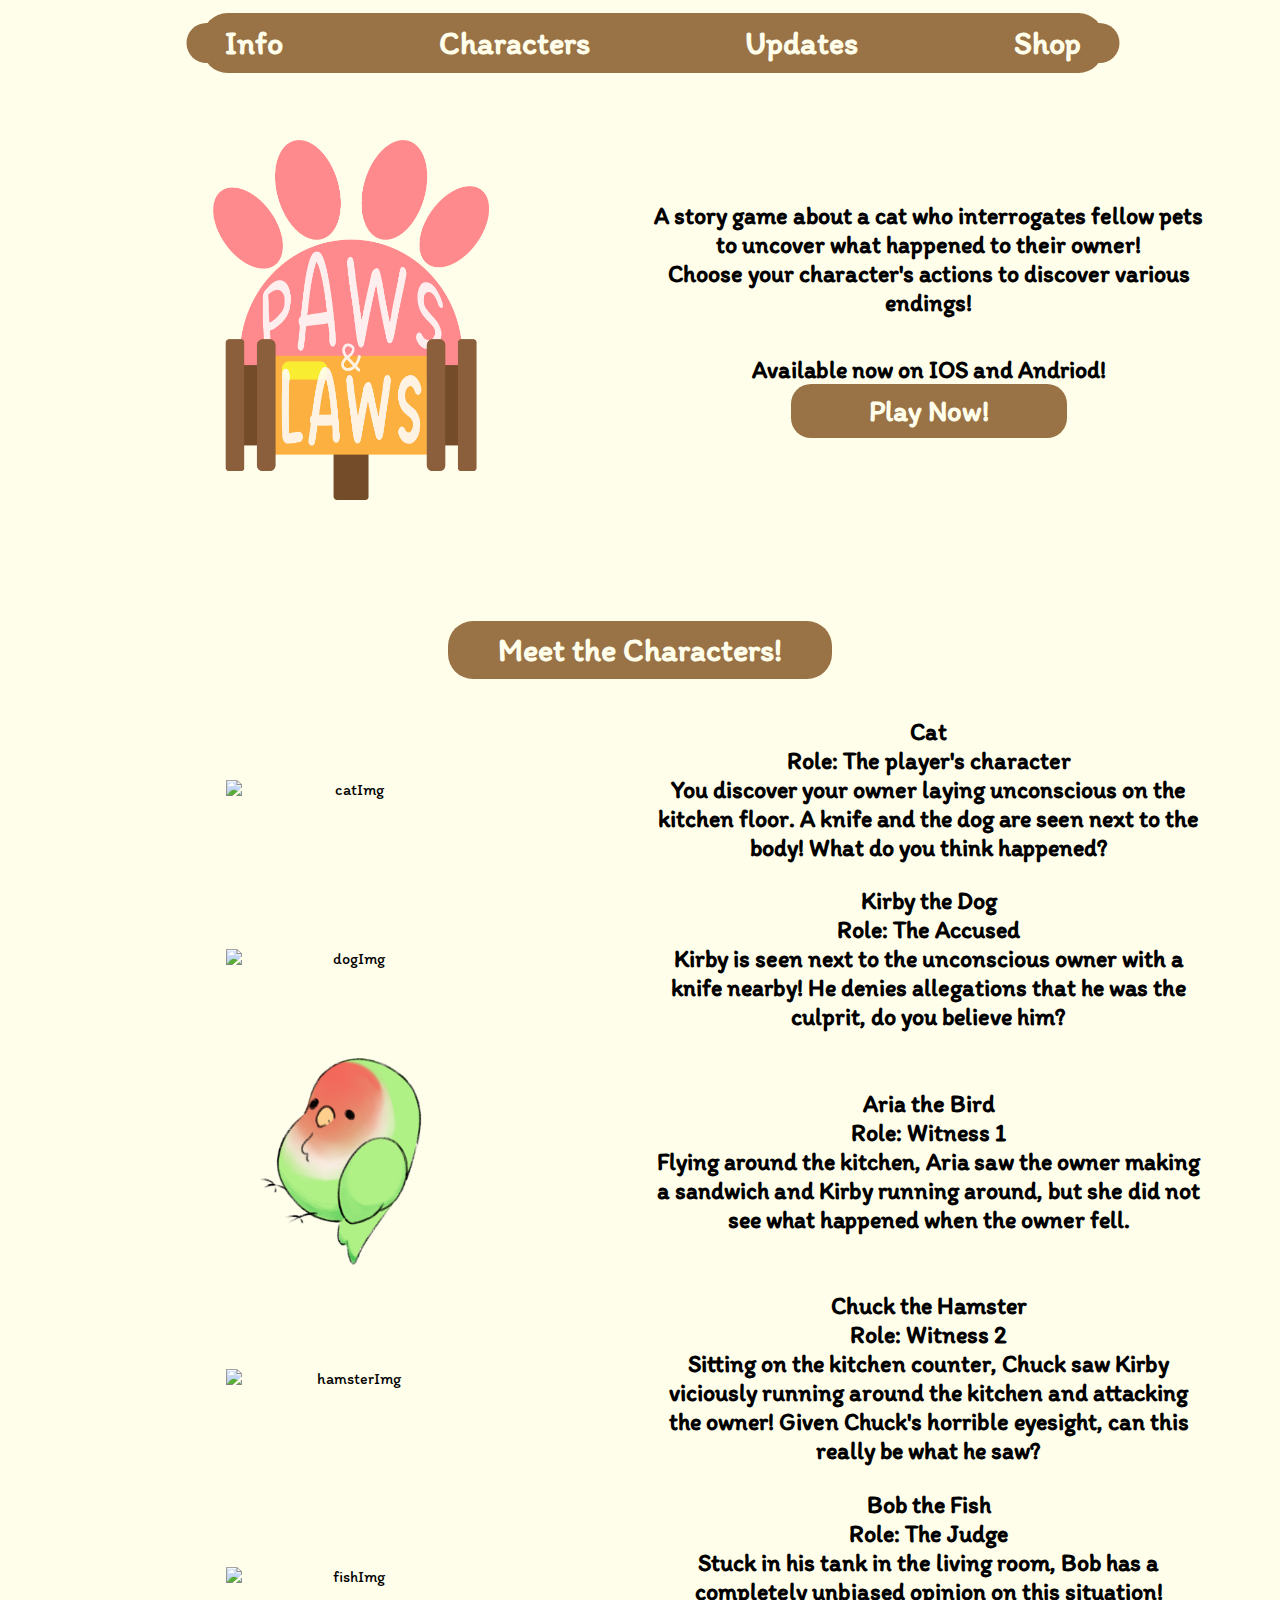
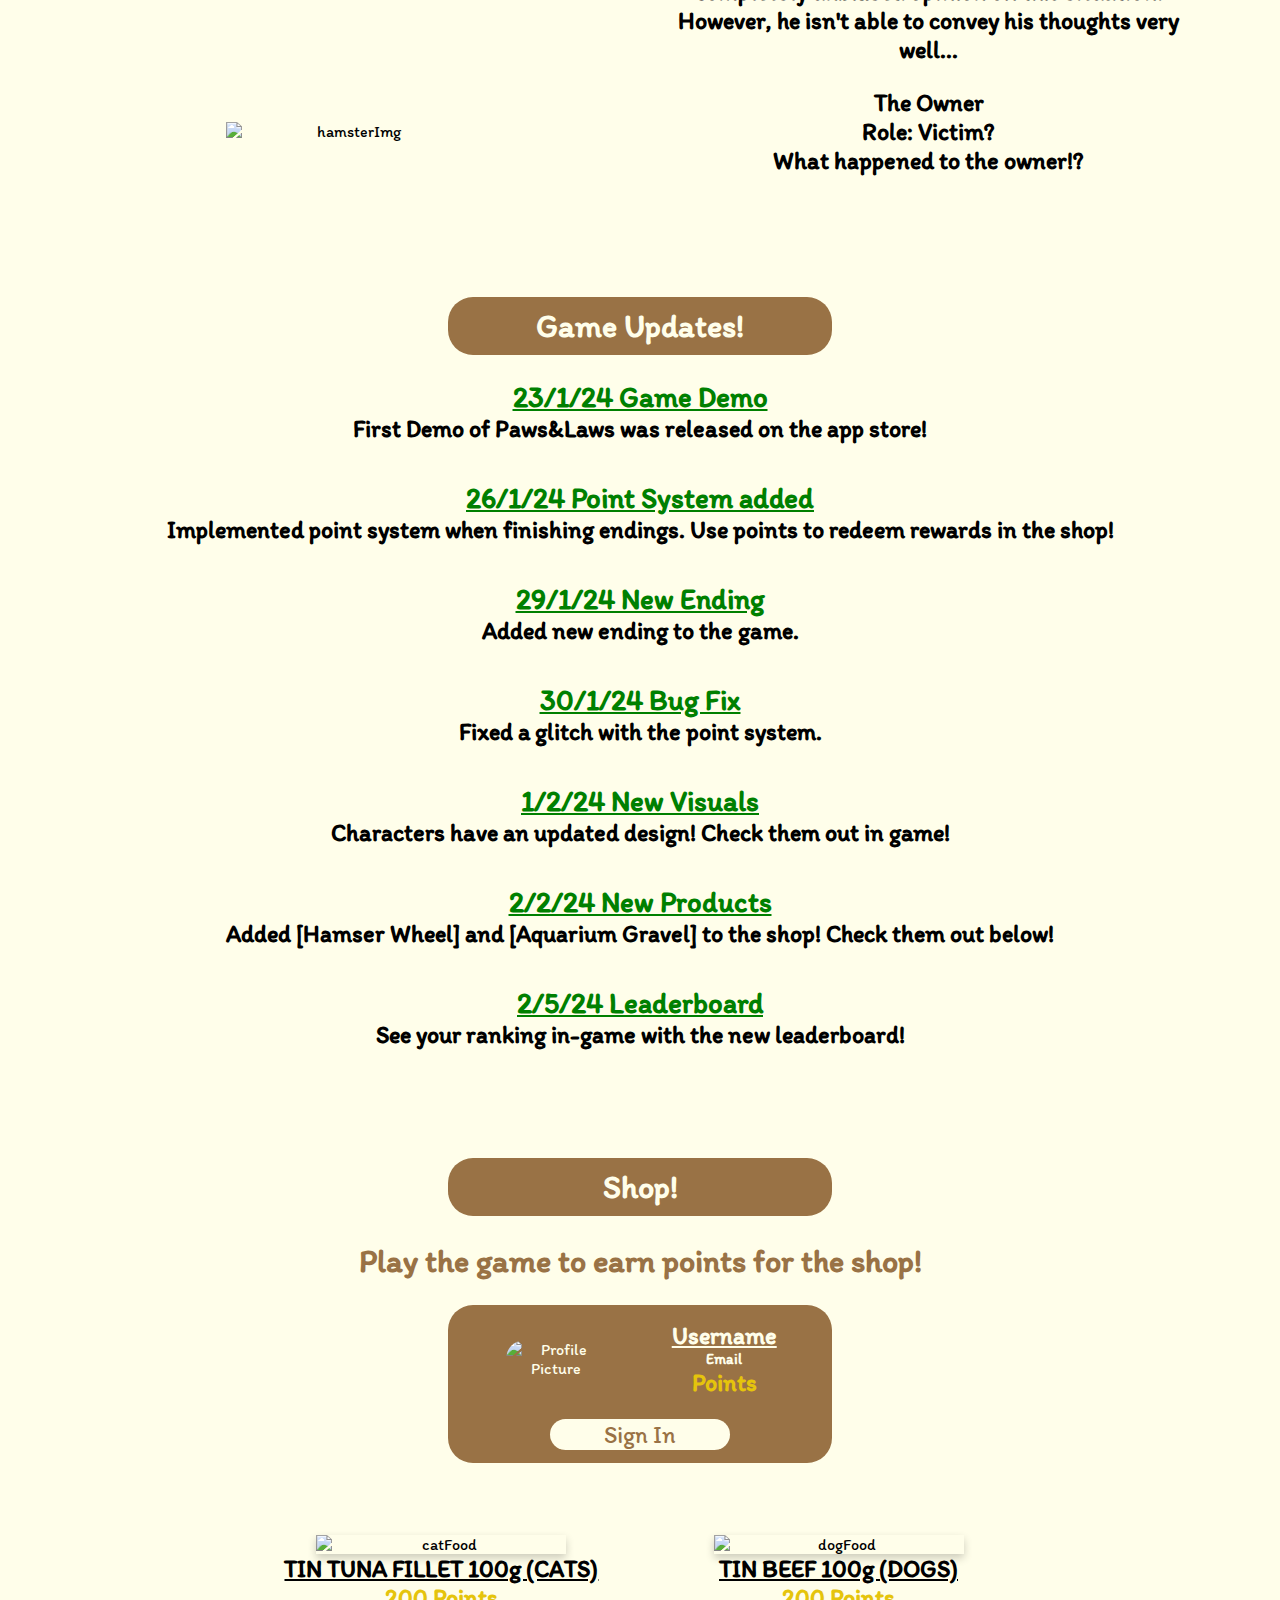
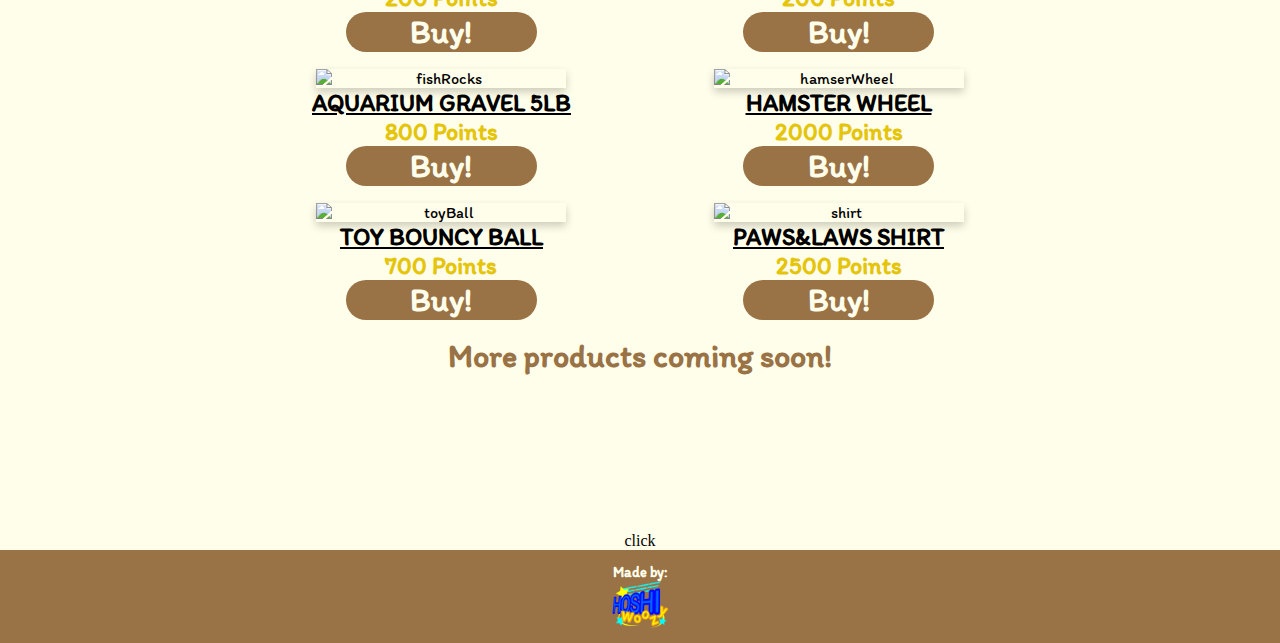
==== commit 6a210d9a: "shop functioning" ====
--- a/index.html
+++ b/index.html
@@ -125,7 +125,7 @@
                     <img id="avatar" src="https://www.printasia.in/media/personalized/resized/500//r/o/round-wht_1.png" alt="Profile Picture" class="centered">
                 </div>
                 <div class="flexItem">
-                    <h2 id="username">Username</h2>
+                    <u><h2 id="username">Username</h2></u>
                     <h2 id="email">Email</h2>
                     <h2 id="points">Points</h2>
                 </div>
@@ -134,44 +134,49 @@
 
             <div id="shopContainer" class="flexContainer">
                 <div class="flexItem">
-                    <img src="images/Cat_Food.png" alt="catFood" width="250px" class="centered">
+                    <img src="images/Cat_Food.png" alt="catFood" width="250px" class="centered  shopItem">
                     <h2><u>TIN TUNA FILLET 100g (CATS)</u></h2>
                     <h2 class="price">200 Points</h2>
-                    <button id="buyButton"><h1>Buy!</h1></button>
+                    <button class="buyButton" id="200p1"><h1>Buy!</h1></button>
                 </div>
                 <div class="flexItem">
-                    <img src="images/Dog_Food.png" alt="dogFood" width="250px" class="centered">
+                    <img src="images/Dog_Food.png" alt="dogFood" width="250px" class="centered shopItem">
                     <h2><u>TIN BEEF 100g (DOGS)</u></h2>
                     <h2 class="price">200 Points</h2>
-                    <button id="buyButton"><h1>Buy!</h1></button>
+                    <button class="buyButton" id="200p2"><h1>Buy!</h1></button>
                 </div>
                 <div class="flexItem">
-                    <img src="images/Fish_Rocks.png" alt="fishRocks" width="250px" class="centered">
+                    <img src="images/Fish_Rocks.png" alt="fishRocks" width="250px" class="centered shopItem">
                     <h2><u>AQUARIUM GRAVEL 5LB</u></h2>
                     <h2 class="price"> 800 Points</h2>
-                    <button id="buyButton"><h1>Buy!</h1></button>
+                    <button class="buyButton" id="800p"><h1>Buy!</h1></button>
                 </div>
                 <div class="flexItem">
-                    <img src="images/Hamster_Wheel.png" alt="hamserWheel" width="250px" class="centered">
+                    <img src="images/Hamster_Wheel.png" alt="hamserWheel" width="250px" class="centered shopItem">
                     <h2><u>HAMSTER WHEEL</u></h2>
                     <h2 class="price">2000 Points</h2>
-                    <button id="buyButton"><h1>Buy!</h1></button>
+                    <button class="buyButton" id="2000p"><h1>Buy!</h1></button>
                 </div>
                 <div class="flexItem">
-                    <img src="images/Ball.png" alt="toyBall" width="250px" class="centered">
+                    <img src="images/Ball.png" alt="toyBall" width="250px" class="centered shopItem">
                     <h2><u>TOY BOUNCY BALL</u></h2>
                     <h2 class="price">700 Points</h2>
-                    <button id="buyButton"><h1>Buy!</h1></button>
+                    <button class="buyButton" id="700p"><h1>Buy!</h1></button>
                 </div>
                 <div class="flexItem">
-                    <img src="images/Shirt.png" alt="shirt" width="250px" class="centered">
+                    <img src="images/Shirt.png" alt="shirt" width="250px" class="centered shopItem">
                     <h2><u>PAWS&LAWS SHIRT</u></h2>
                     <h2 class="price">2500 Points</h2>
-                    <button id="buyButton"><h1>Buy!</h1></button>
+                    <button class="buyButton" id="2500p"><h1>Buy!</h1></button>
                 </div>
                 <h1 id="shopFooter">More products coming soon!</h1>
             </div>
         </section>
+
+        <div class="popup" onclick="myFunction()">click
+            <span class="popuptext" id="myPopup">this is a prototype feature</span>
+        </div>
+
     </body>
     <footer>
         <h2>Made by:</h2>
--- a/style.css
+++ b/style.css
@@ -39,11 +39,11 @@
 button:hover, #download:hover {
     background-color: #70502a;
 }
-#buyButton {
+.buyButton {
     margin-left: 25%;
     margin-right: 25%;
 }
-#buyButton:hover {
+.buyButton:hover {
     background-color: rgb(229, 196, 12);
 }
 
@@ -139,14 +139,15 @@
     color: #997245;
     font-size: 200%;
     text-align: center;
-    margin-bottom: 5%;
+    margin-bottom: 2%;
 }
 #shopFooter {
     font-family: 'Itim', cursive;
     color: #997245;
     font-size: 200%;
     text-align: center;
-    margin-bottom: 5%;
+    margin-top: 1%;
+    margin-bottom: 2%;
 }
 
 #accountProfile {
@@ -157,11 +158,18 @@
     text-align: center;
     margin-left: 35%;
     margin-right: 35%;
+    margin-bottom: 5%;
     padding: 1%;
 }
 #avatar {
     width: 100px;
     border-radius: 18em;
+}
+#email {
+    font-size: 90%;
+}
+#points {
+    color: rgb(229, 196, 12);
 }
 #signIn {
     font-size: 150%;
@@ -172,6 +180,10 @@
     margin-top: 5%;
 }
 
+.shopItem {
+    box-shadow: 0 4px 8px 0 rgba(0,0,0,0.2);
+}
+
 footer {
     background-color: #997245;
     padding: 1%;
@@ -186,4 +198,58 @@
         flex: 1 150%;
         flex-grow: inherit;
     }
-}+}
+
+.popup {
+    position: relative;
+    display: inline-block;
+    cursor: pointer;
+    display: flex;
+    justify-content: center;
+  }
+  
+  /* The actual popup (appears on top) */
+  .popup .popuptext {
+    visibility: hidden;
+    width: 160px;
+    background-color: #555;
+    color: #fff;
+    text-align: center;
+    border-radius: 6px;
+    padding: 8px 0;
+    position: absolute;
+    z-index: 1;
+    bottom: 125%;
+    left: 50%;
+    margin-left: -80px;
+  }
+  
+  /* Popup arrow */
+  .popup .popuptext::after {
+    content: "";
+    position: absolute;
+    top: 100%;
+    left: 50%;
+    margin-left: -5px;
+    border-width: 5px;
+    border-style: solid;
+    border-color: #555 transparent transparent transparent;
+  }
+  
+  /* Toggle this class when clicking on the popup container (hide and show the popup) */
+  .popup .show {
+    visibility: visible;
+    -webkit-animation: fadeIn 1s;
+    animation: fadeIn 1s
+  }
+  
+  /* Add animation (fade in the popup) */
+  @-webkit-keyframes fadeIn {
+    from {opacity: 0;}
+    to {opacity: 1;}
+  }
+  
+  @keyframes fadeIn {
+    from {opacity: 0;}
+    to {opacity:1 ;}
+  }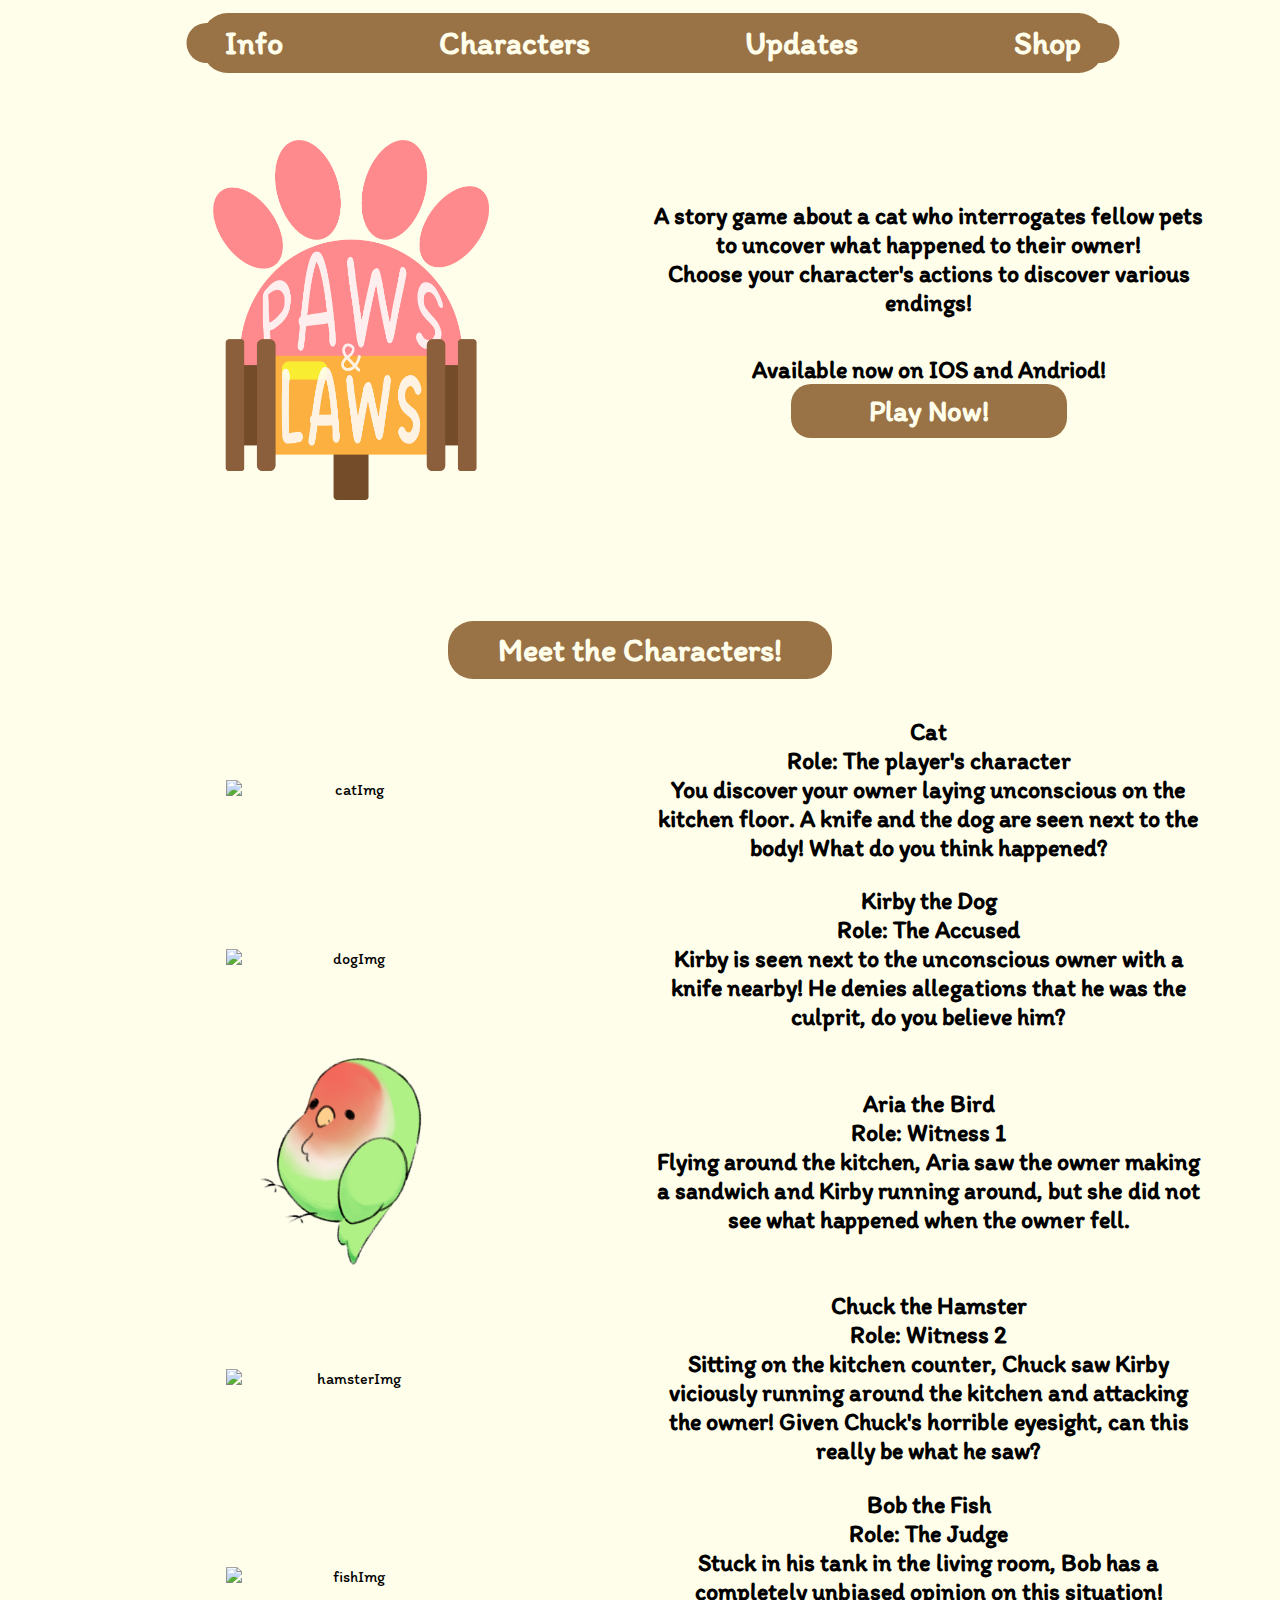
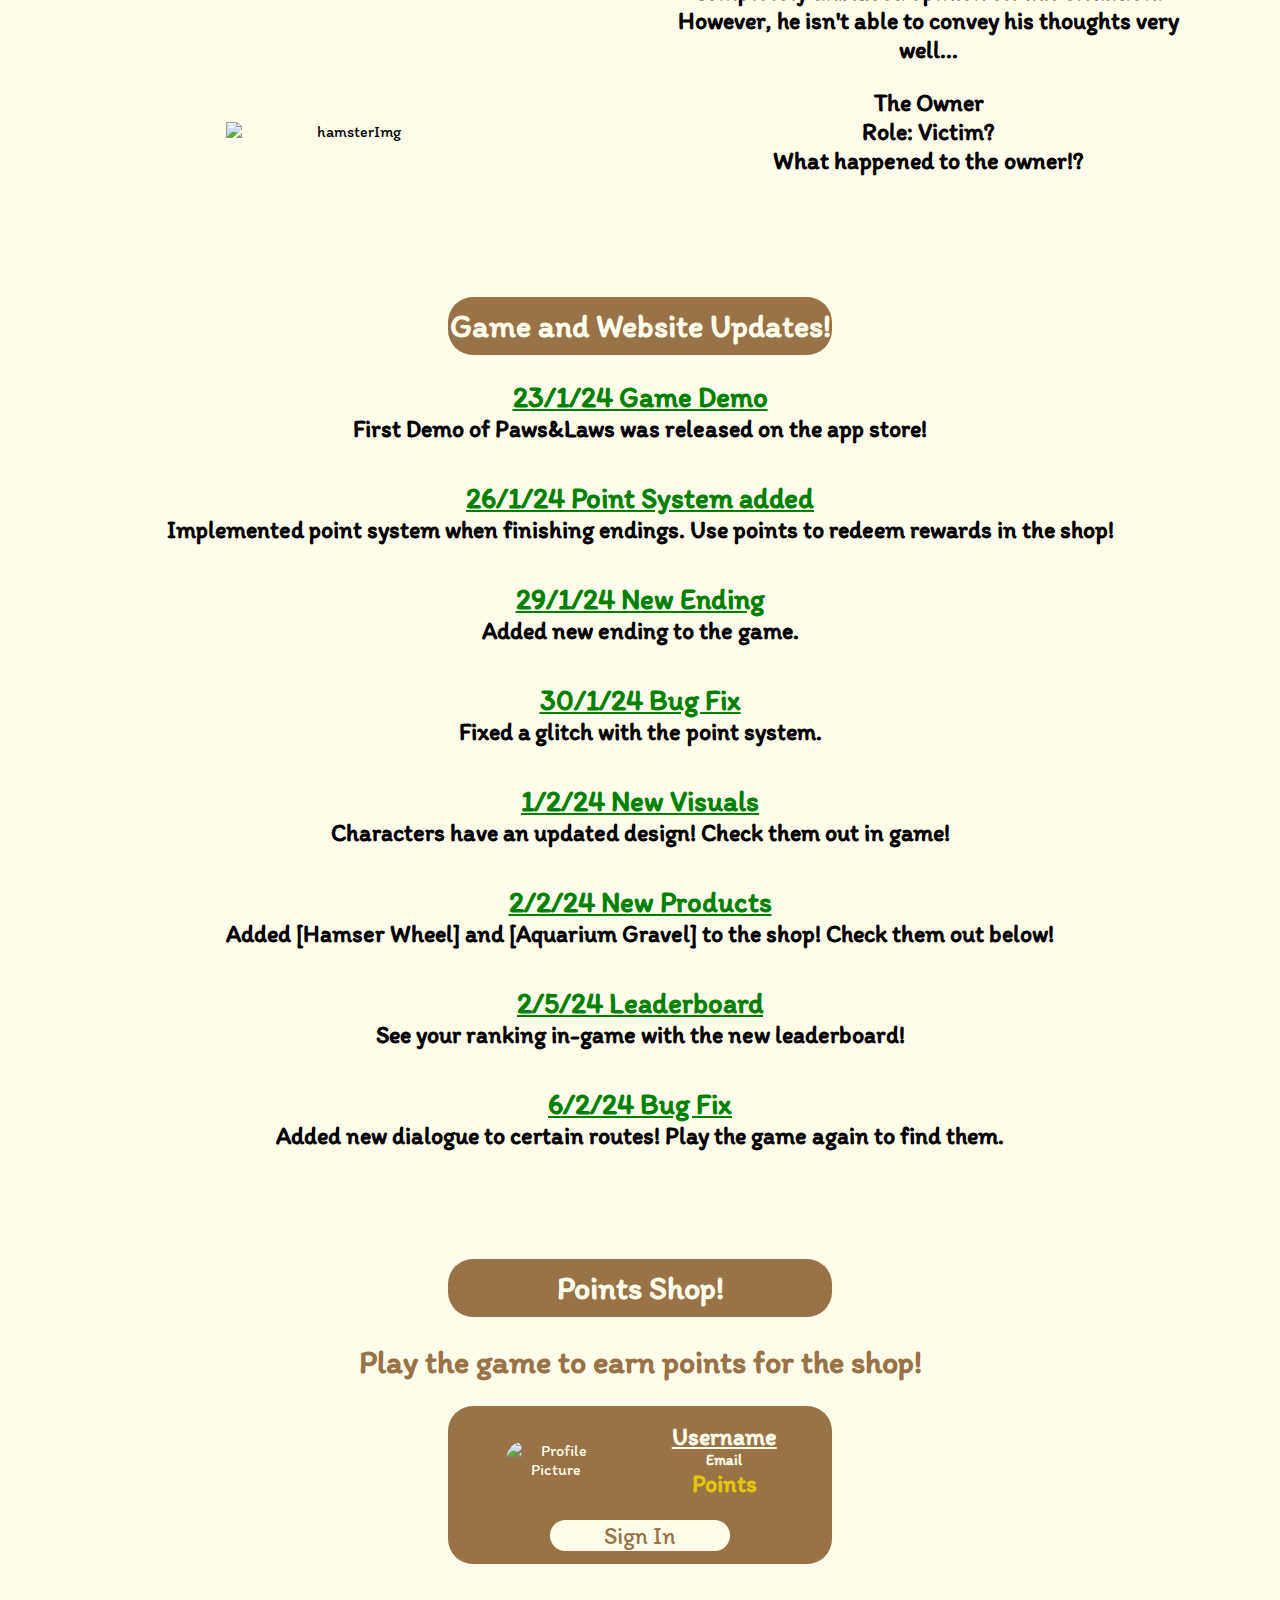
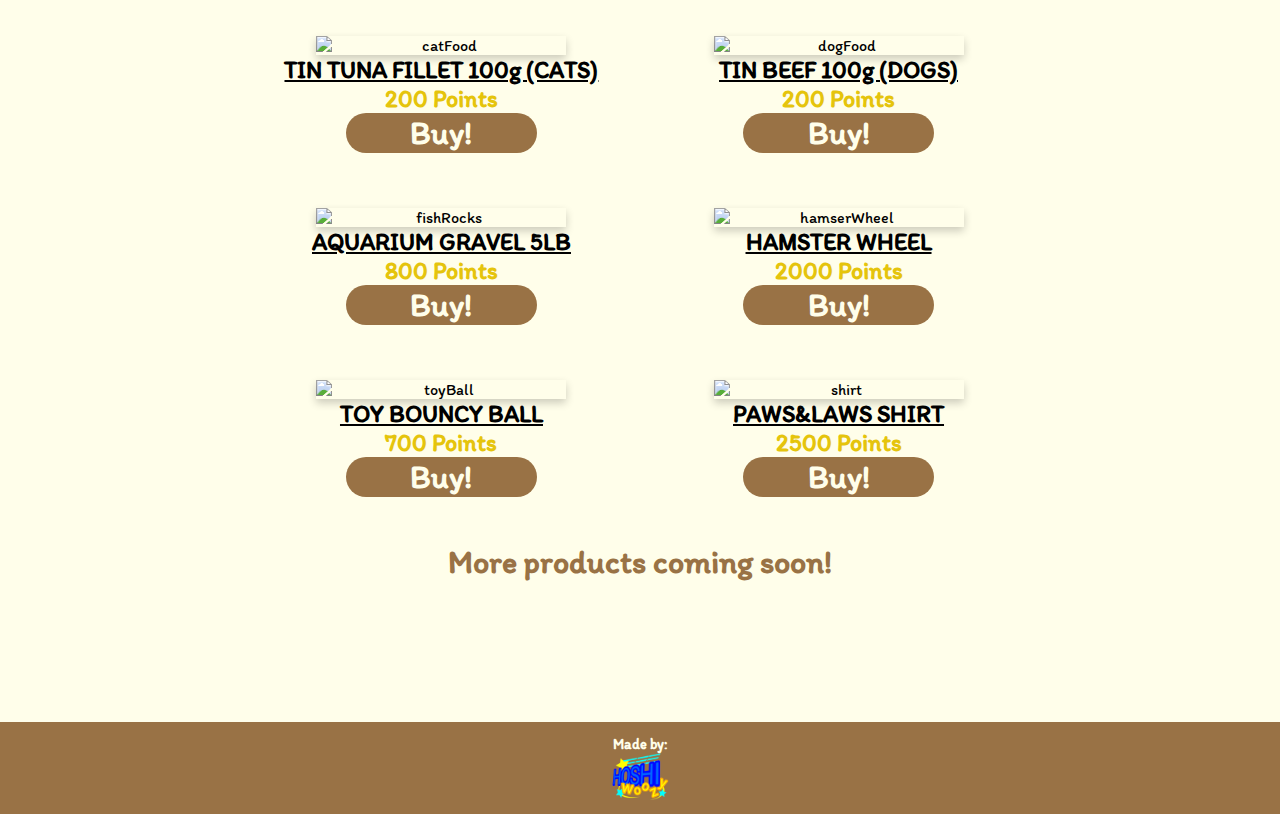
==== commit b4703d8d: "Confirm purchase" ====
--- a/index.html
+++ b/index.html
@@ -95,7 +95,7 @@
         </section>
 
         <section id="updates">
-            <h1 class="title">Game Updates!</h1>
+            <h1 class="title">Game and Website Updates!</h1>
 
             <div class="updateSection">
                 <h1><u>23/1/24 Game Demo</u></h1>
@@ -111,13 +111,15 @@
                 <h1><u>2/2/24 New Products</u></h1>
                 <h2>Added [Hamser Wheel] and [Aquarium Gravel] to the shop! Check them out below!</h2><br><br>
                 <h1><u>2/5/24 Leaderboard</u></h1>
-                <h2>See your ranking in-game with the new leaderboard!</h2>
+                <h2>See your ranking in-game with the new leaderboard!</h2><br><br>
+                <h1><u>6/2/24 Bug Fix</u></h1>
+                <h2>Added new dialogue to certain routes! Play the game again to find them.</h2>
             </div>
 
         </section>
 
         <section id="shop">
-            <h1 class="title">Shop!</h1>
+            <h1 class="title">Points Shop!</h1>
             <h1 id="shopHeader">Play the game to earn points for the shop!</h1>
 
             <div id="accountProfile" class="flexContainer">
@@ -171,15 +173,13 @@
                 </div>
                 <h1 id="shopFooter">More products coming soon!</h1>
             </div>
+
         </section>
+    </body>
 
-        <div class="popup" onclick="myFunction()">click
-            <span class="popuptext" id="myPopup">this is a prototype feature</span>
-        </div>
-
-    </body>
     <footer>
         <h2>Made by:</h2>
         <img src="images/teamLogo.png" width="5%">
     </footer>
+
 </html>--- a/style.css
+++ b/style.css
@@ -42,6 +42,7 @@
 .buyButton {
     margin-left: 25%;
     margin-right: 25%;
+    margin-bottom: 10%;
 }
 .buyButton:hover {
     background-color: rgb(229, 196, 12);
@@ -146,8 +147,6 @@
     color: #997245;
     font-size: 200%;
     text-align: center;
-    margin-top: 1%;
-    margin-bottom: 2%;
 }
 
 #accountProfile {
@@ -198,58 +197,4 @@
         flex: 1 150%;
         flex-grow: inherit;
     }
-}
-
-.popup {
-    position: relative;
-    display: inline-block;
-    cursor: pointer;
-    display: flex;
-    justify-content: center;
-  }
-  
-  /* The actual popup (appears on top) */
-  .popup .popuptext {
-    visibility: hidden;
-    width: 160px;
-    background-color: #555;
-    color: #fff;
-    text-align: center;
-    border-radius: 6px;
-    padding: 8px 0;
-    position: absolute;
-    z-index: 1;
-    bottom: 125%;
-    left: 50%;
-    margin-left: -80px;
-  }
-  
-  /* Popup arrow */
-  .popup .popuptext::after {
-    content: "";
-    position: absolute;
-    top: 100%;
-    left: 50%;
-    margin-left: -5px;
-    border-width: 5px;
-    border-style: solid;
-    border-color: #555 transparent transparent transparent;
-  }
-  
-  /* Toggle this class when clicking on the popup container (hide and show the popup) */
-  .popup .show {
-    visibility: visible;
-    -webkit-animation: fadeIn 1s;
-    animation: fadeIn 1s
-  }
-  
-  /* Add animation (fade in the popup) */
-  @-webkit-keyframes fadeIn {
-    from {opacity: 0;}
-    to {opacity: 1;}
-  }
-  
-  @keyframes fadeIn {
-    from {opacity: 0;}
-    to {opacity:1 ;}
-  }+}